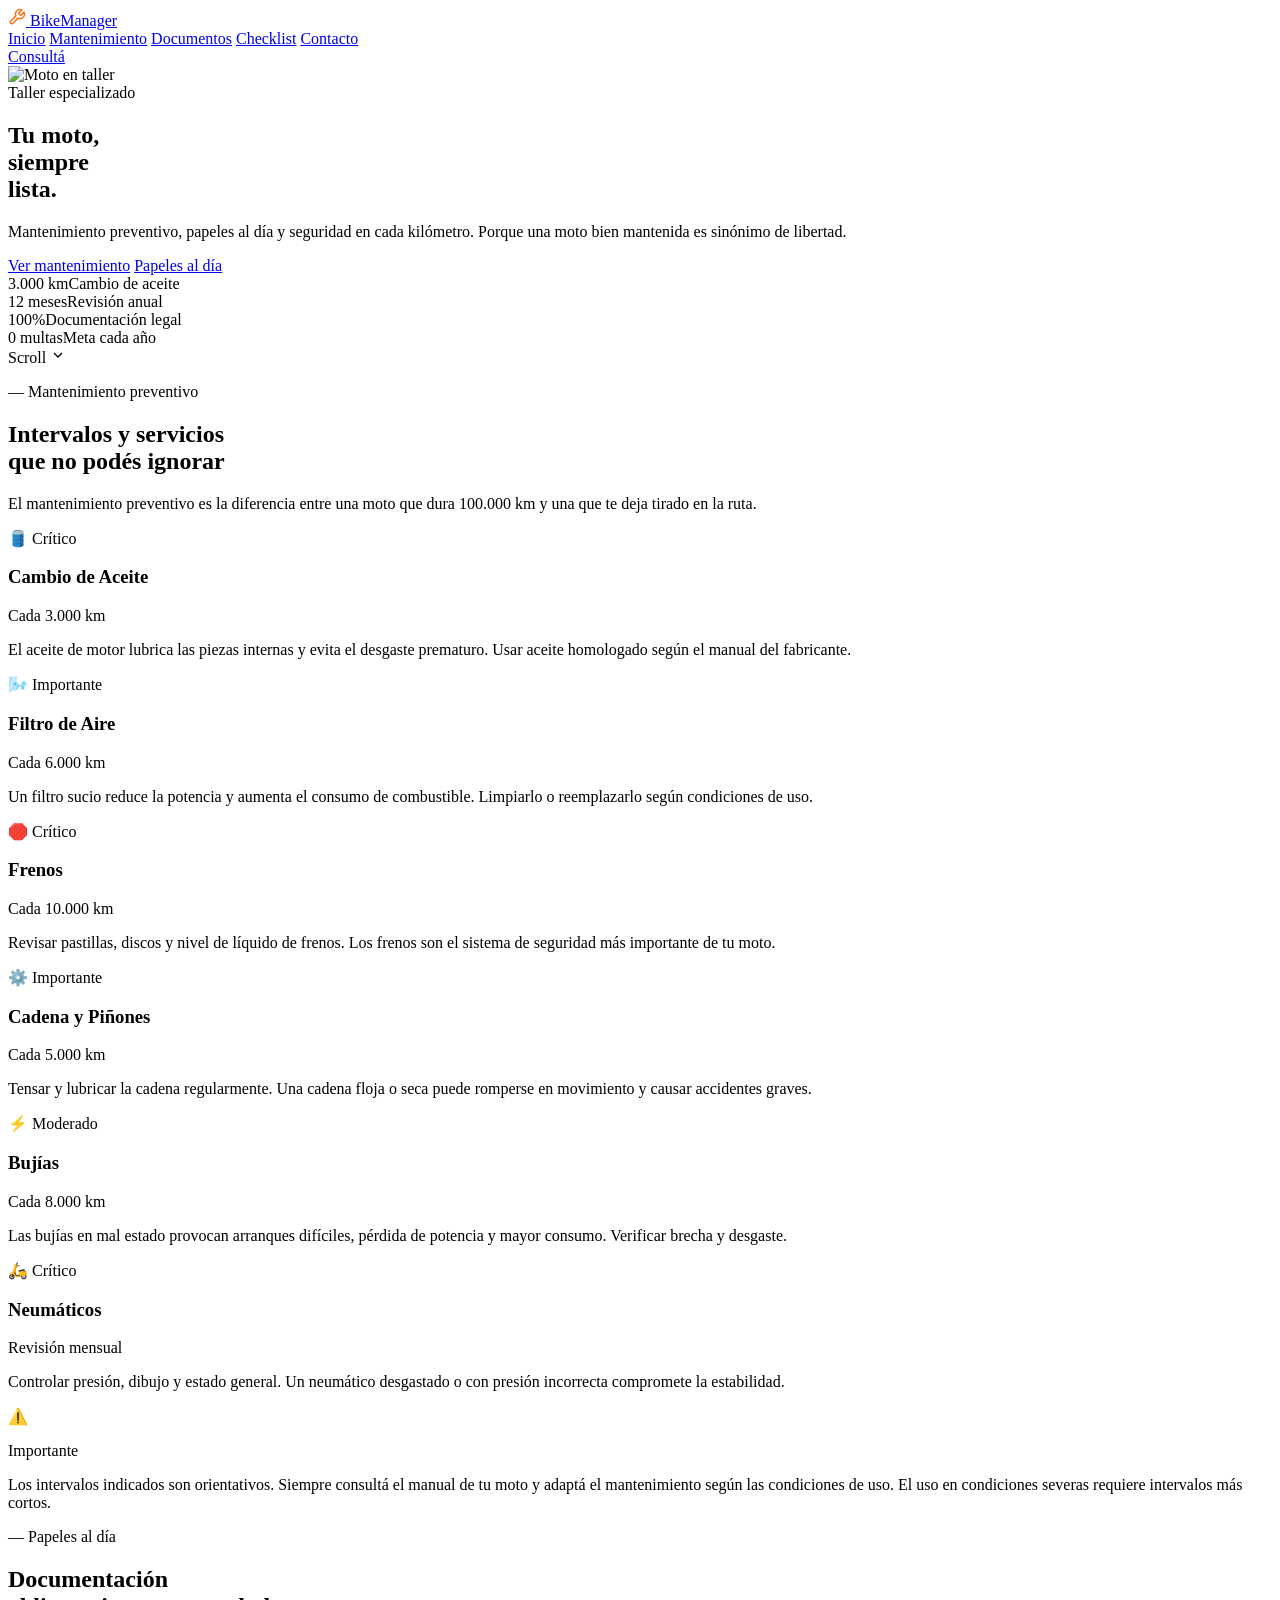
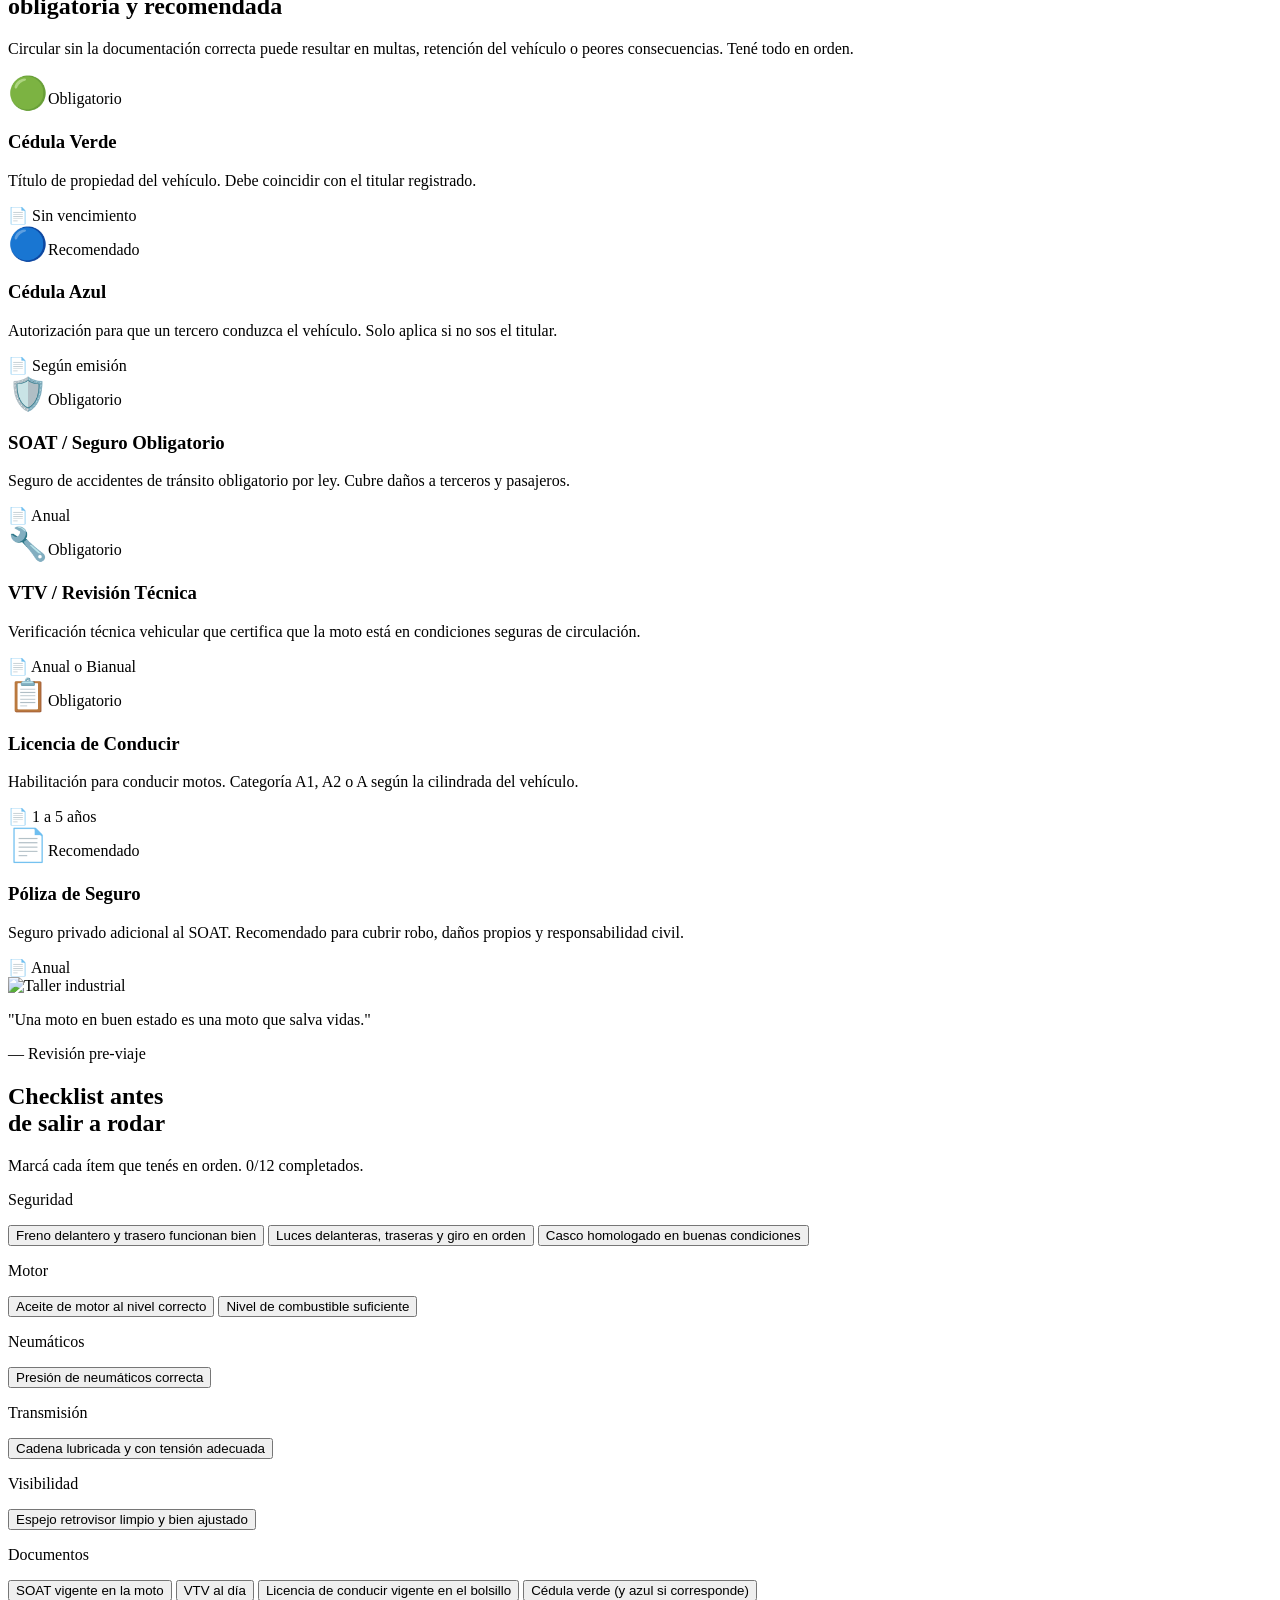
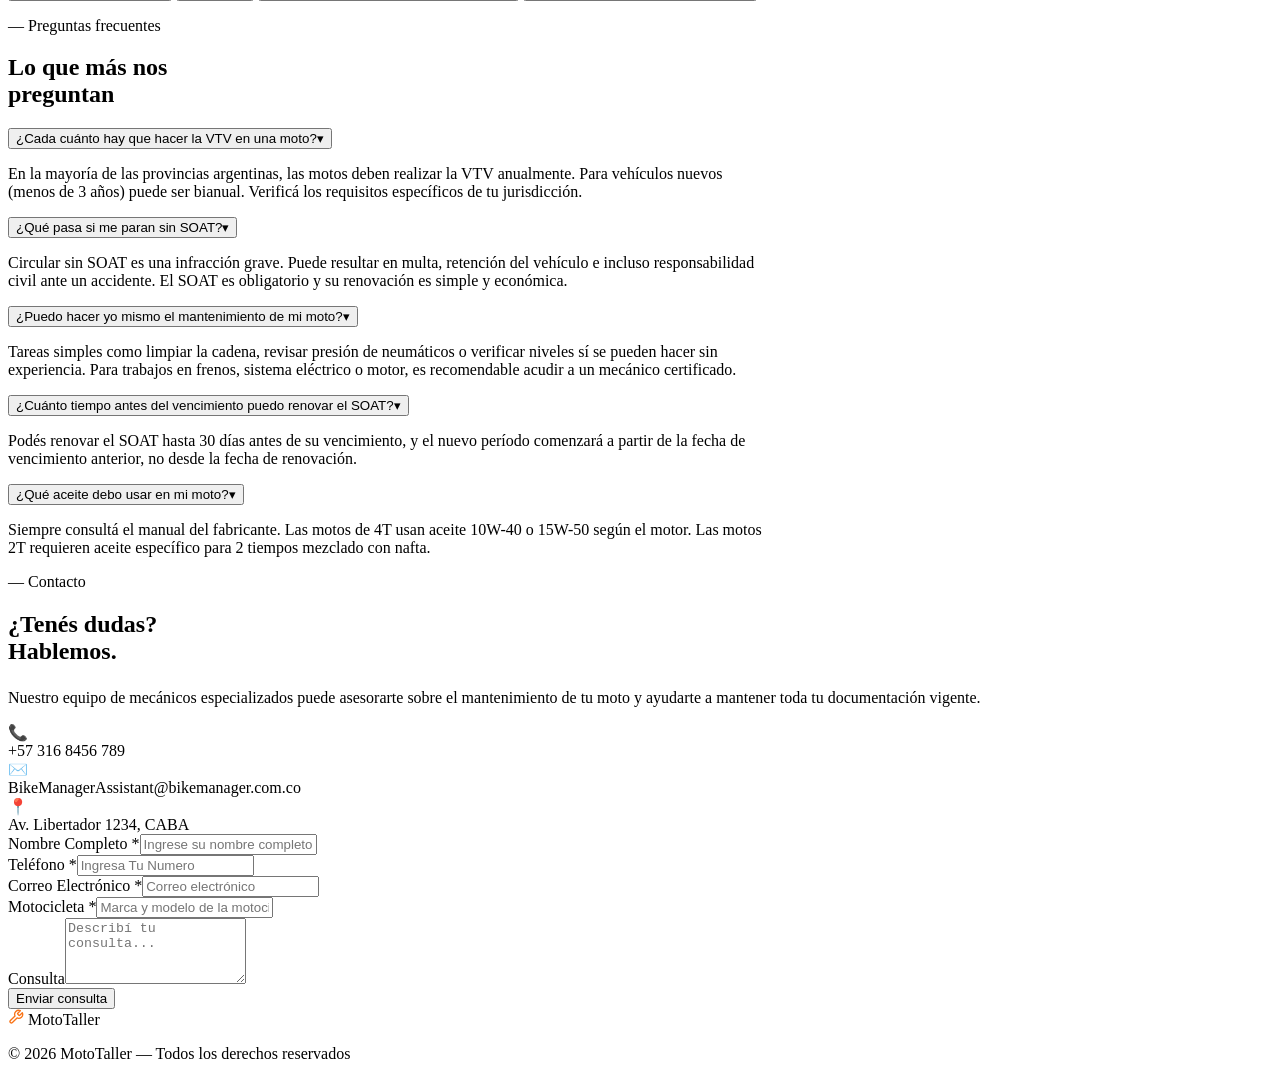
==== index.html @ 2f2ab639 "Add initial HTML structure for BikeManager" ====
<!DOCTYPE html>
<html lang="es">
<head>
  <meta charset="UTF-8" />
  <meta name="viewport" content="width=device-width, initial-scale=1.0" />
  <title>BikeManager — Mantenimiento y Papeles al Día</title>
  <link rel="preconnect" href="https://fonts.googleapis.com" />
  <link rel="preconnect" href="https://fonts.gstatic.com" crossorigin />
  <link href="https://fonts.googleapis.com/css2?family=Roboto+Slab:wght@400;700;900&family=Roboto:wght@400;500;700&family=Roboto+Mono:wght@400;500&display=swap" rel="stylesheet" />

  <link rel="stylesheet" href="styles.css" />
</head>
<body>

<nav>
  <div class="nav-inner">
    <a href="#inicio" class="nav-brand">
      <svg width="18" height="18" viewBox="0 0 24 24" fill="none" stroke="#f97316" stroke-width="2" stroke-linecap="round" stroke-linejoin="round"><path d="M14.7 6.3a1 1 0 0 0 0 1.4l1.6 1.6a1 1 0 0 0 1.4 0l3.77-3.77a6 6 0 0 1-7.94 7.94l-6.91 6.91a2.12 2.12 0 0 1-3-3l6.91-6.91a6 6 0 0 1 7.94-7.94l-3.76 3.76z"/></svg>
      BikeManager
    </a>
    <div class="nav-links">
      <a href="#inicio">Inicio</a>
      <a href="#mantenimiento">Mantenimiento</a>
      <a href="#documentos">Documentos</a>
      <a href="#checklist">Checklist</a>
      <a href="#contacto">Contacto</a>
    </div>
    <a href="#contacto" class="btn-nav">Consultá</a>
  </div>
</nav>

<section id="inicio">
  <div class="hero-img"><img src="https://images.unsplash.com/photo-1656420731611-ffae337fab6a?w=1400&h=900&fit=crop&auto=format" alt="Moto en taller" /></div>
  <div class="hero-bar"></div>
  <div class="container hero-content" style="width:100%">
    <div class="hero-grid">
      <div>
        <span class="label hero-badge">Taller especializado</span>
        <h1 class="hero-title">Tu moto,<br><span class="orange">siempre</span><br>lista.</h1>
        <p class="hero-sub">Mantenimiento preventivo, papeles al día y seguridad en cada kilómetro. Porque una moto bien mantenida es sinónimo de libertad.</p>
        <div class="hero-btns">
          <a href="#mantenimiento" class="btn-primary">Ver mantenimiento</a>
          <a href="#documentos" class="btn-outline">Papeles al día</a>
        </div>
      </div>
      <div class="stats-grid">
        <div class="stat-box"><span class="stat-val">3.000 km</span><span class="stat-lbl">Cambio de aceite</span></div>
        <div class="stat-box"><span class="stat-val">12 meses</span><span class="stat-lbl">Revisión anual</span></div>
        <div class="stat-box"><span class="stat-val">100%</span><span class="stat-lbl">Documentación legal</span></div>
        <div class="stat-box"><span class="stat-val">0 multas</span><span class="stat-lbl">Meta cada año</span></div>
      </div>
    </div>
  </div>
  <div class="scroll-hint">
    <span>Scroll</span>
    <svg width="16" height="16" viewBox="0 0 24 24" fill="none" stroke="currentColor" stroke-width="2"><polyline points="6 9 12 15 18 9"/></svg>
  </div>
</section>

<section id="mantenimiento" class="section section-alt">
  <div class="container">
    <div class="section-header">
      <p class="label" style="margin-bottom:12px">— Mantenimiento preventivo</p>
      <h2 class="section-title">Intervalos y servicios<br><span class="orange">que no podés ignorar</span></h2>
      <p class="section-sub">El mantenimiento preventivo es la diferencia entre una moto que dura 100.000 km y una que te deja tirado en la ruta.</p>
    </div>
    <div class="cards-grid">
      <div class="card"><div class="card-top"><span class="card-icon">🛢️ <span class="tag tag-critico">Crítico</span></div><h3 class="card-title">Cambio de Aceite</h3><span class="card-interval">Cada 3.000 km</span><p class="card-desc">El aceite de motor lubrica las piezas internas y evita el desgaste prematuro. Usar aceite homologado según el manual del fabricante.</p><div class="card-divider"></div></div>
      <div class="card"><div class="card-top"><span class="card-icon">🌬️ <span class="tag tag-importante">Importante</span></div><h3 class="card-title">Filtro de Aire</h3><span class="card-interval">Cada 6.000 km</span><p class="card-desc">Un filtro sucio reduce la potencia y aumenta el consumo de combustible. Limpiarlo o reemplazarlo según condiciones de uso.</p><div class="card-divider"></div></div>
      <div class="card"><div class="card-top"><span class="card-icon">🛑 </span><span class="tag tag-critico">Crítico</span></div><h3 class="card-title">Frenos</h3><span class="card-interval">Cada 10.000 km</span><p class="card-desc">Revisar pastillas, discos y nivel de líquido de frenos. Los frenos son el sistema de seguridad más importante de tu moto.</p><div class="card-divider"></div></div>
      <div class="card"><div class="card-top"><span class="card-icon">⚙️ </span><span class="tag tag-importante">Importante</span></div><h3 class="card-title">Cadena y Piñones</h3><span class="card-interval">Cada 5.000 km</span><p class="card-desc">Tensar y lubricar la cadena regularmente. Una cadena floja o seca puede romperse en movimiento y causar accidentes graves.</p><div class="card-divider"></div></div>
      <div class="card"><div class="card-top"><span class="card-icon">⚡ </span><span class="tag tag-moderado">Moderado</span></div><h3 class="card-title">Bujías</h3><span class="card-interval">Cada 8.000 km</span><p class="card-desc">Las bujías en mal estado provocan arranques difíciles, pérdida de potencia y mayor consumo. Verificar brecha y desgaste.</p><div class="card-divider"></div></div>
      <div class="card"><div class="card-top"><span class="card-icon">🛵 </span><span class="tag tag-critico">Crítico</span></div><h3 class="card-title">Neumáticos</h3><span class="card-interval">Revisión mensual</span><p class="card-desc">Controlar presión, dibujo y estado general. Un neumático desgastado o con presión incorrecta compromete la estabilidad.</p><div class="card-divider"></div></div>
    </div>
    <div class="alert"><span class="alert-icon">⚠️</span><div><p class="alert-title">Importante</p><p class="alert-text">Los intervalos indicados son orientativos. Siempre consultá el manual de tu moto y adaptá el mantenimiento según las condiciones de uso. El uso en condiciones severas requiere intervalos más cortos.</p></div></div>
  </div>
</section>

<section id="documentos" class="section">
  <div class="container">
    <div class="section-header">
      <p class="label" style="margin-bottom:12px">— Papeles al día</p>
      <h2 class="section-title">Documentación<br><span class="orange">obligatoria y recomendada</span></h2>
      <p class="section-sub">Circular sin la documentación correcta puede resultar en multas, retención del vehículo o peores consecuencias. Tené todo en orden.</p>
    </div>
    <div class="cards-grid">
      <div class="card"><div class="card-top"><span style="font-size:2rem">🟢</span><span class="tag tag-oblig">Obligatorio</span></div><h3 class="card-title">Cédula Verde</h3><p class="card-desc">Título de propiedad del vehículo. Debe coincidir con el titular registrado.</p><div class="card-validity">📄 Sin vencimiento</div></div>
      <div class="card"><div class="card-top"><span style="font-size:2rem">🔵</span><span class="tag tag-recom">Recomendado</span></div><h3 class="card-title">Cédula Azul</h3><p class="card-desc">Autorización para que un tercero conduzca el vehículo. Solo aplica si no sos el titular.</p><div class="card-validity">📄 Según emisión</div></div>
      <div class="card"><div class="card-top"><span style="font-size:2rem">🛡️</span><span class="tag tag-oblig">Obligatorio</span></div><h3 class="card-title">SOAT / Seguro Obligatorio</h3><p class="card-desc">Seguro de accidentes de tránsito obligatorio por ley. Cubre daños a terceros y pasajeros.</p><div class="card-validity">📄 Anual</div></div>
      <div class="card"><div class="card-top"><span style="font-size:2rem">🔧</span><span class="tag tag-oblig">Obligatorio</span></div><h3 class="card-title">VTV / Revisión Técnica</h3><p class="card-desc">Verificación técnica vehicular que certifica que la moto está en condiciones seguras de circulación.</p><div class="card-validity">📄 Anual o Bianual</div></div>
      <div class="card"><div class="card-top"><span style="font-size:2rem">📋</span><span class="tag tag-oblig">Obligatorio</span></div><h3 class="card-title">Licencia de Conducir</h3><p class="card-desc">Habilitación para conducir motos. Categoría A1, A2 o A según la cilindrada del vehículo.</p><div class="card-validity">📄 1 a 5 años</div></div>
      <div class="card"><div class="card-top"><span style="font-size:2rem">📄</span><span class="tag tag-recom">Recomendado</span></div><h3 class="card-title">Póliza de Seguro</h3><p class="card-desc">Seguro privado adicional al SOAT. Recomendado para cubrir robo, daños propios y responsabilidad civil.</p><div class="card-validity">📄 Anual</div></div>
    </div>
  </div>
</section>

<div class="img-break">
  <img src="https://images.unsplash.com/photo-1572283046480-e990be92d301?w=1400&h=400&fit=crop&auto=format" alt="Taller industrial" />
  <div class="img-break-overlay">
    <p class="img-break-quote">"Una moto en buen estado es una moto que <span class="orange">salva vidas</span>."</p>
  </div>
</div>

<section id="checklist" class="section section-alt">
  <div class="container" style="max-width:820px">
    <div class="section-header">
      <p class="label" style="margin-bottom:12px">— Revisión pre-viaje</p>
      <h2 class="section-title">Checklist antes<br><span class="orange">de salir a rodar</span></h2>
      <p class="section-sub">Marcá cada ítem que tenés en orden. <span id="check-count" class="orange mono">0/12</span> completados.</p>
      <div class="progress-bar"><div class="progress-fill" id="progress-fill" style="width:0%"></div></div>
    </div>
    <p class="check-category">Seguridad</p>
    <div class="check-items">
      <button class="check-btn" onclick="toggleCheck(this)"><div class="check-box"></div><span class="check-text">Freno delantero y trasero funcionan bien</span></button>
      <button class="check-btn" onclick="toggleCheck(this)"><div class="check-box"></div><span class="check-text">Luces delanteras, traseras y giro en orden</span></button>
      <button class="check-btn" onclick="toggleCheck(this)"><div class="check-box"></div><span class="check-text">Casco homologado en buenas condiciones</span></button>
    </div>
    <p class="check-category">Motor</p>
    <div class="check-items">
      <button class="check-btn" onclick="toggleCheck(this)"><div class="check-box"></div><span class="check-text">Aceite de motor al nivel correcto</span></button>
      <button class="check-btn" onclick="toggleCheck(this)"><div class="check-box"></div><span class="check-text">Nivel de combustible suficiente</span></button>
    </div>
    <p class="check-category">Neumáticos</p>
    <div class="check-items">
      <button class="check-btn" onclick="toggleCheck(this)"><div class="check-box"></div><span class="check-text">Presión de neumáticos correcta</span></button>
    </div>
    <p class="check-category">Transmisión</p>
    <div class="check-items">
      <button class="check-btn" onclick="toggleCheck(this)"><div class="check-box"></div><span class="check-text">Cadena lubricada y con tensión adecuada</span></button>
    </div>
    <p class="check-category">Visibilidad</p>
    <div class="check-items">
      <button class="check-btn" onclick="toggleCheck(this)"><div class="check-box"></div><span class="check-text">Espejo retrovisor limpio y bien ajustado</span></button>
    </div>
    <p class="check-category">Documentos</p>
    <div class="check-items">
      <button class="check-btn" onclick="toggleCheck(this)"><div class="check-box"></div><span class="check-text">SOAT vigente en la moto</span></button>
      <button class="check-btn" onclick="toggleCheck(this)"><div class="check-box"></div><span class="check-text">VTV al día</span></button>
      <button class="check-btn" onclick="toggleCheck(this)"><div class="check-box"></div><span class="check-text">Licencia de conducir vigente en el bolsillo</span></button>
      <button class="check-btn" onclick="toggleCheck(this)"><div class="check-box"></div><span class="check-text">Cédula verde (y azul si corresponde)</span></button>
    </div>
    <div class="check-success" id="check-success" style="display:none">
      <span class="check-success-icon">✅</span>
      <div><p class="check-success-title">¡Todo en orden!</p><p class="check-success-sub">Tu moto está lista. Salí a rodar con confianza.</p></div>
    </div>
  </div>
</section>

<section class="section">
  <div class="container" style="max-width:760px">
    <div class="section-header">
      <p class="label" style="margin-bottom:12px">— Preguntas frecuentes</p>
      <h2 class="section-title">Lo que más nos<br><span class="orange">preguntan</span></h2>
    </div>
    <div class="faq-item"><button class="faq-btn" onclick="toggleFaq(this)"><span class="faq-q">¿Cada cuánto hay que hacer la VTV en una moto?</span><span class="faq-arrow">▾</span></button><p class="faq-a">En la mayoría de las provincias argentinas, las motos deben realizar la VTV anualmente. Para vehículos nuevos (menos de 3 años) puede ser bianual. Verificá los requisitos específicos de tu jurisdicción.</p></div>
    <div class="faq-item"><button class="faq-btn" onclick="toggleFaq(this)"><span class="faq-q">¿Qué pasa si me paran sin SOAT?</span><span class="faq-arrow">▾</span></button><p class="faq-a">Circular sin SOAT es una infracción grave. Puede resultar en multa, retención del vehículo e incluso responsabilidad civil ante un accidente. El SOAT es obligatorio y su renovación es simple y económica.</p></div>
    <div class="faq-item"><button class="faq-btn" onclick="toggleFaq(this)"><span class="faq-q">¿Puedo hacer yo mismo el mantenimiento de mi moto?</span><span class="faq-arrow">▾</span></button><p class="faq-a">Tareas simples como limpiar la cadena, revisar presión de neumáticos o verificar niveles sí se pueden hacer sin experiencia. Para trabajos en frenos, sistema eléctrico o motor, es recomendable acudir a un mecánico certificado.</p></div>
    <div class="faq-item"><button class="faq-btn" onclick="toggleFaq(this)"><span class="faq-q">¿Cuánto tiempo antes del vencimiento puedo renovar el SOAT?</span><span class="faq-arrow">▾</span></button><p class="faq-a">Podés renovar el SOAT hasta 30 días antes de su vencimiento, y el nuevo período comenzará a partir de la fecha de vencimiento anterior, no desde la fecha de renovación.</p></div>
    <div class="faq-item"><button class="faq-btn" onclick="toggleFaq(this)"><span class="faq-q">¿Qué aceite debo usar en mi moto?</span><span class="faq-arrow">▾</span></button><p class="faq-a">Siempre consultá el manual del fabricante. Las motos de 4T usan aceite 10W-40 o 15W-50 según el motor. Las motos 2T requieren aceite específico para 2 tiempos mezclado con nafta.</p></div>
  </div>
</section>

<section id="contacto" class="section">
  <div class="container">
    <div class="contact-grid">
      <div>
        <p class="label" style="margin-bottom:12px">— Contacto</p>
        <h2 class="section-title" style="margin-bottom:24px">¿Tenés dudas?<br><span class="orange">Hablemos.</span></h2>
        <p class="contact-sub">Nuestro equipo de mecánicos especializados puede asesorarte sobre el mantenimiento de tu moto y ayudarte a mantener toda tu documentación vigente.</p>
        <div class="contact-info-item"><div class="contact-info-icon">📞</div><span class="contact-info-text">+57 316 8456 789</span></div>
        <div class="contact-info-item"><div class="contact-info-icon">✉️</div><span class="contact-info-text">BikeManagerAssistant@bikemanager.com.co</span></div>
        <div class="contact-info-item"><div class="contact-info-icon">📍</div><span class="contact-info-text">Av. Libertador 1234, CABA</span></div>
      </div>
      <form class="form" onsubmit="return false">
        <div class="form-row">
          <div class="form-field"><label class="form-label">Nombre Completo *</label><input type="text" class="form-input" placeholder="Ingrese su nombre completo" minlength="3" maxlength="50" required></div>
          <div class="form-field"><label class="form-label">Teléfono *</label><input type="tel" class="form-input" placeholder="Ingresa Tu Numero" minlength="10" maxlength="14" required/></div>
        </div>
        <div class="form-field"><label class="form-label">Correo Electrónico *</label><input type="email" class="form-input" placeholder="Correo electrónico" required></div>
        <div class="form-field"><label class="form-label">Motocicleta *</label><input type="text" class="form-input" placeholder="Marca y modelo de la motocicleta" required></div>
        <div class="form-field"><label class="form-label">Consulta</label><textarea class="form-textarea" rows="4" placeholder="Describí tu consulta..."></textarea></div>
        <button type="submit" class="btn-submit">Enviar consulta</button>
      </form>
    </div>
  </div>
</section>

<footer>
  <div class="container">
    <div class="footer-inner">
      <div class="footer-brand">
        <svg width="16" height="16" viewBox="0 0 24 24" fill="none" stroke="#f97316" stroke-width="2" stroke-linecap="round" stroke-linejoin="round"><path d="M14.7 6.3a1 1 0 0 0 0 1.4l1.6 1.6a1 1 0 0 0 1.4 0l3.77-3.77a6 6 0 0 1-7.94 7.94l-6.91 6.91a2.12 2.12 0 0 1-3-3l6.91-6.91a6 6 0 0 1 7.94-7.94l-3.76 3.76z"/></svg>
        MotoTaller
      </div>
      <p class="footer-copy">© 2026 MotoTaller — Todos los derechos reservados</p>
    </div>
  </div>
</footer>

<script>
  const TOTAL = 12;
  function updateProgress() {
    const done = document.querySelectorAll('.check-box.done').length;
    document.getElementById('check-count').textContent = done + '/' + TOTAL;
    document.getElementById('progress-fill').style.width = (done / TOTAL * 100) + '%';
    document.getElementById('check-success').style.display = done === TOTAL ? 'flex' : 'none';
  }
  function toggleCheck(btn) {
    const box = btn.querySelector('.check-box');
    const txt = btn.querySelector('.check-text');
    const done = box.classList.toggle('done');
    txt.classList.toggle('done', done);
    box.innerHTML = done ? '<span class="check-tick">✓</span>' : '';
    updateProgress();
  }
  function toggleFaq(btn) {
    const arrow = btn.querySelector('.faq-arrow');
    const answer = btn.nextElementSibling;
    const isOpen = answer.classList.toggle('open');
    arrow.classList.toggle('open', isOpen);
  }
</script>
</body>
</html>
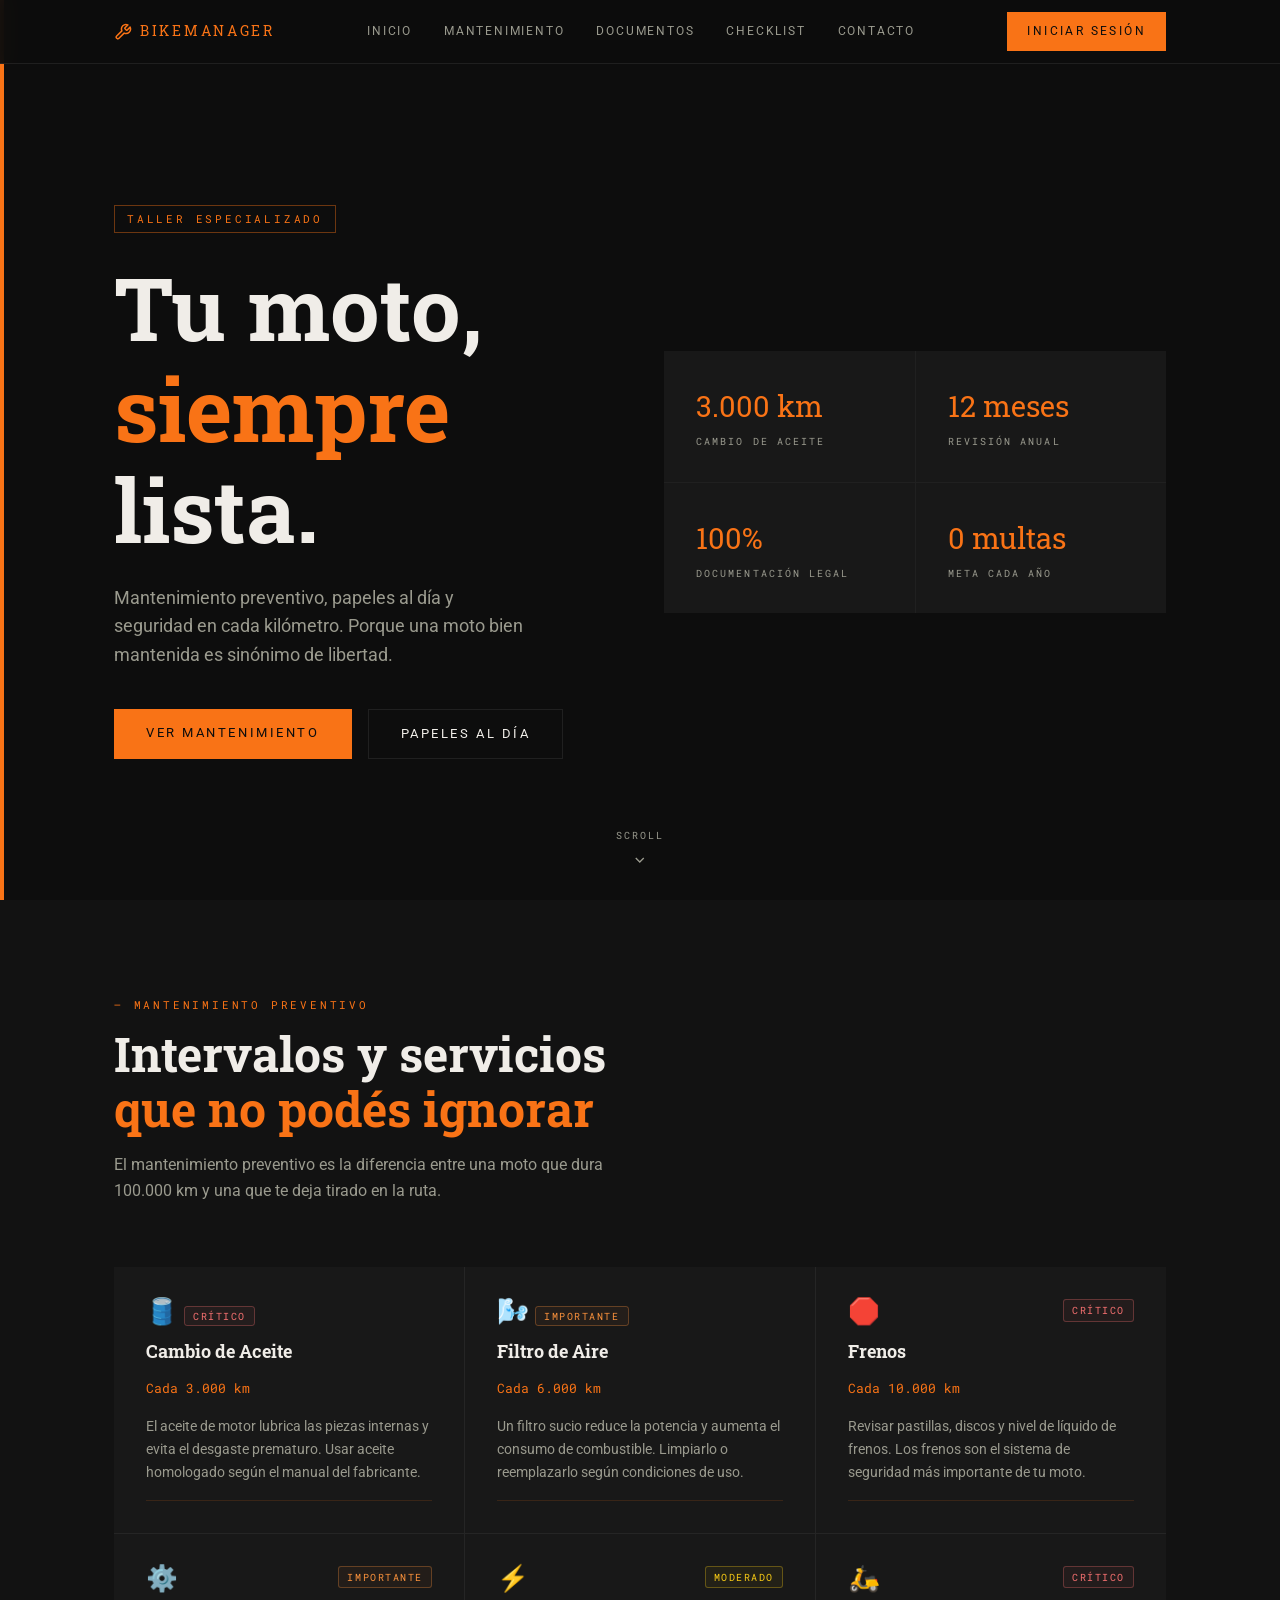
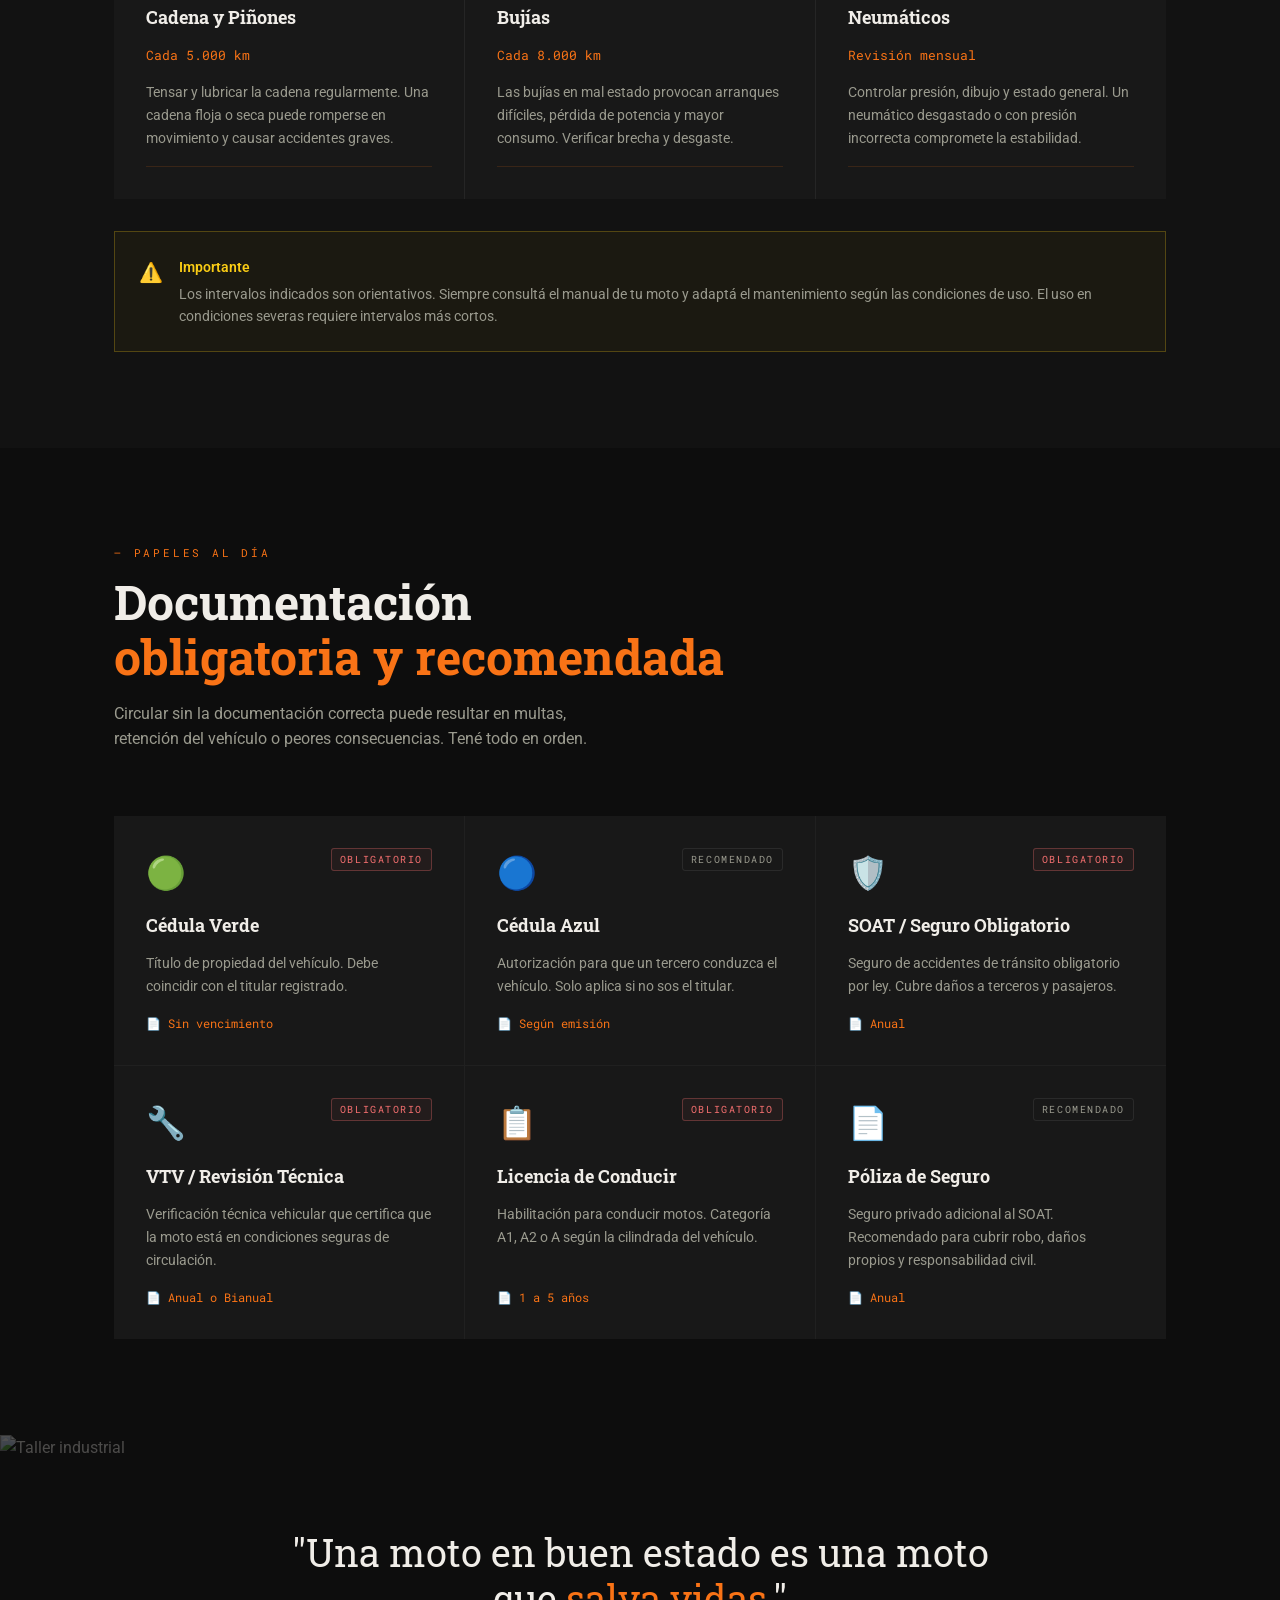
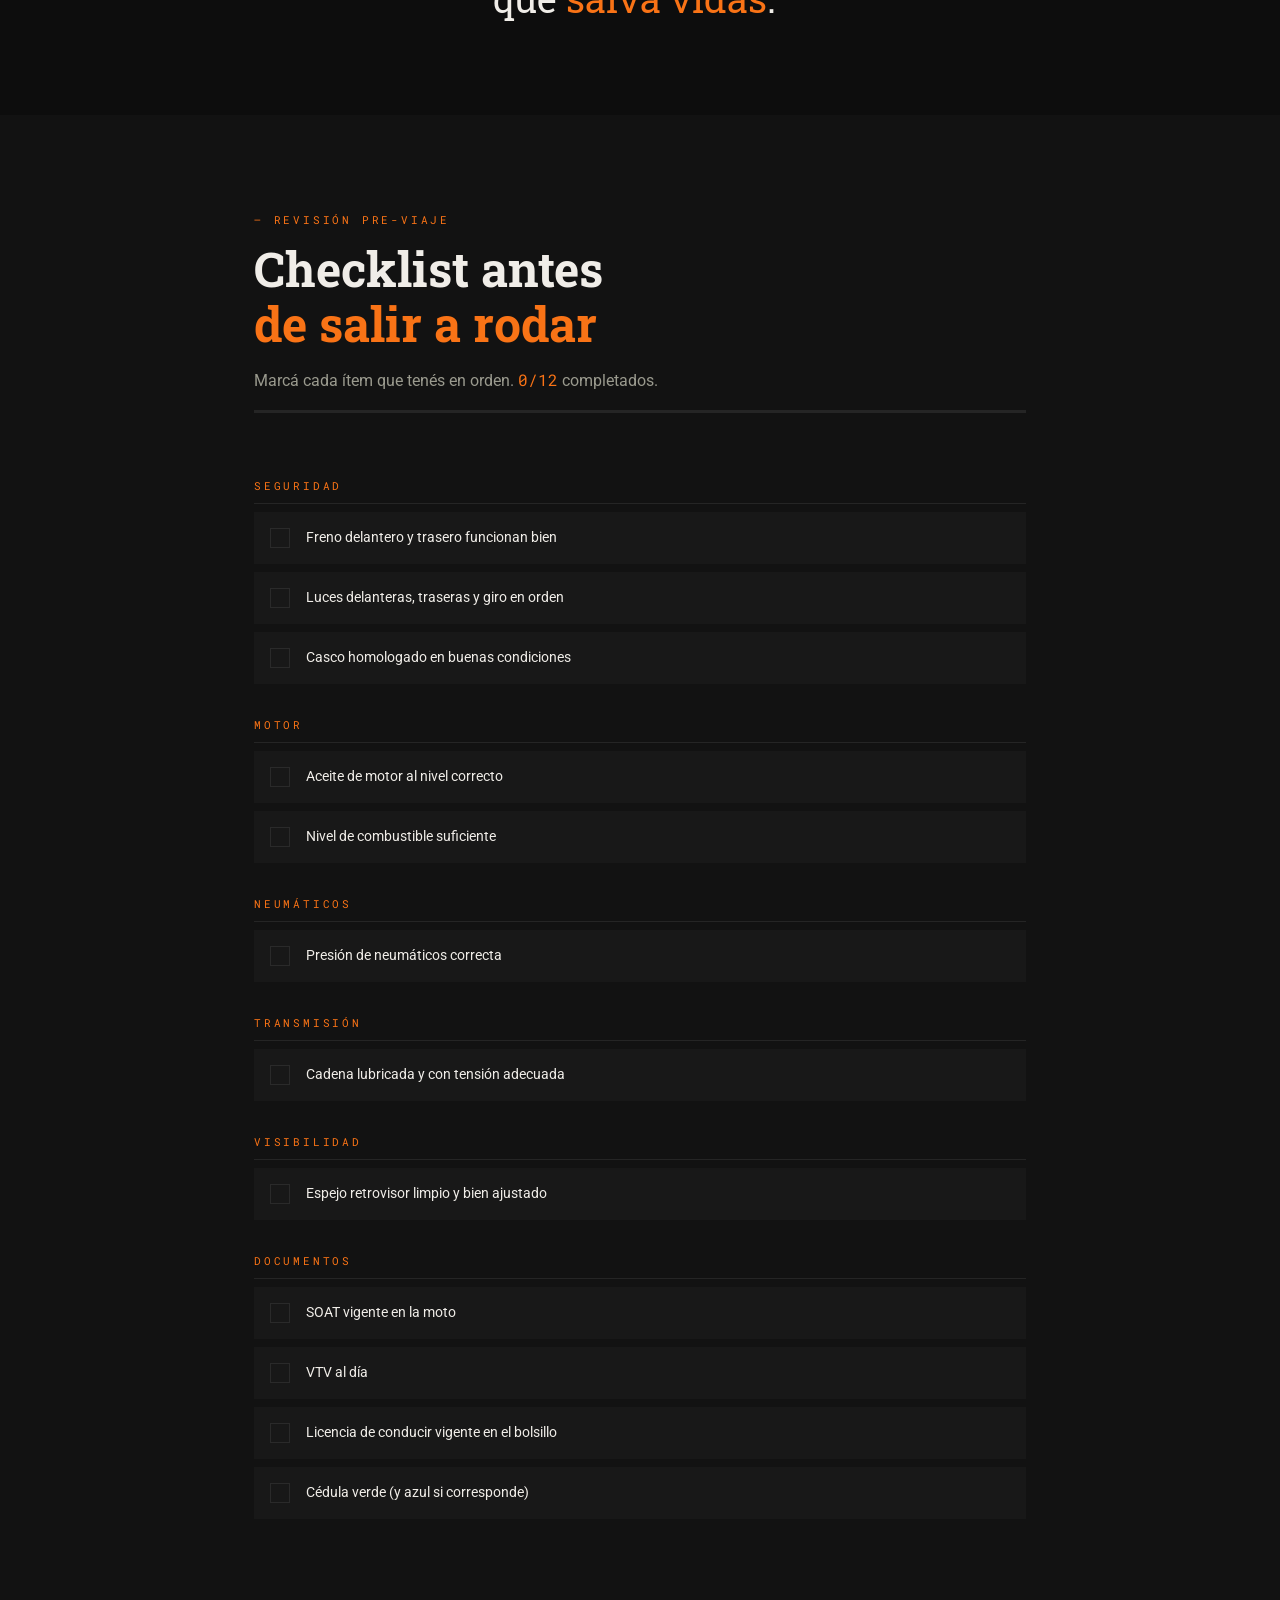
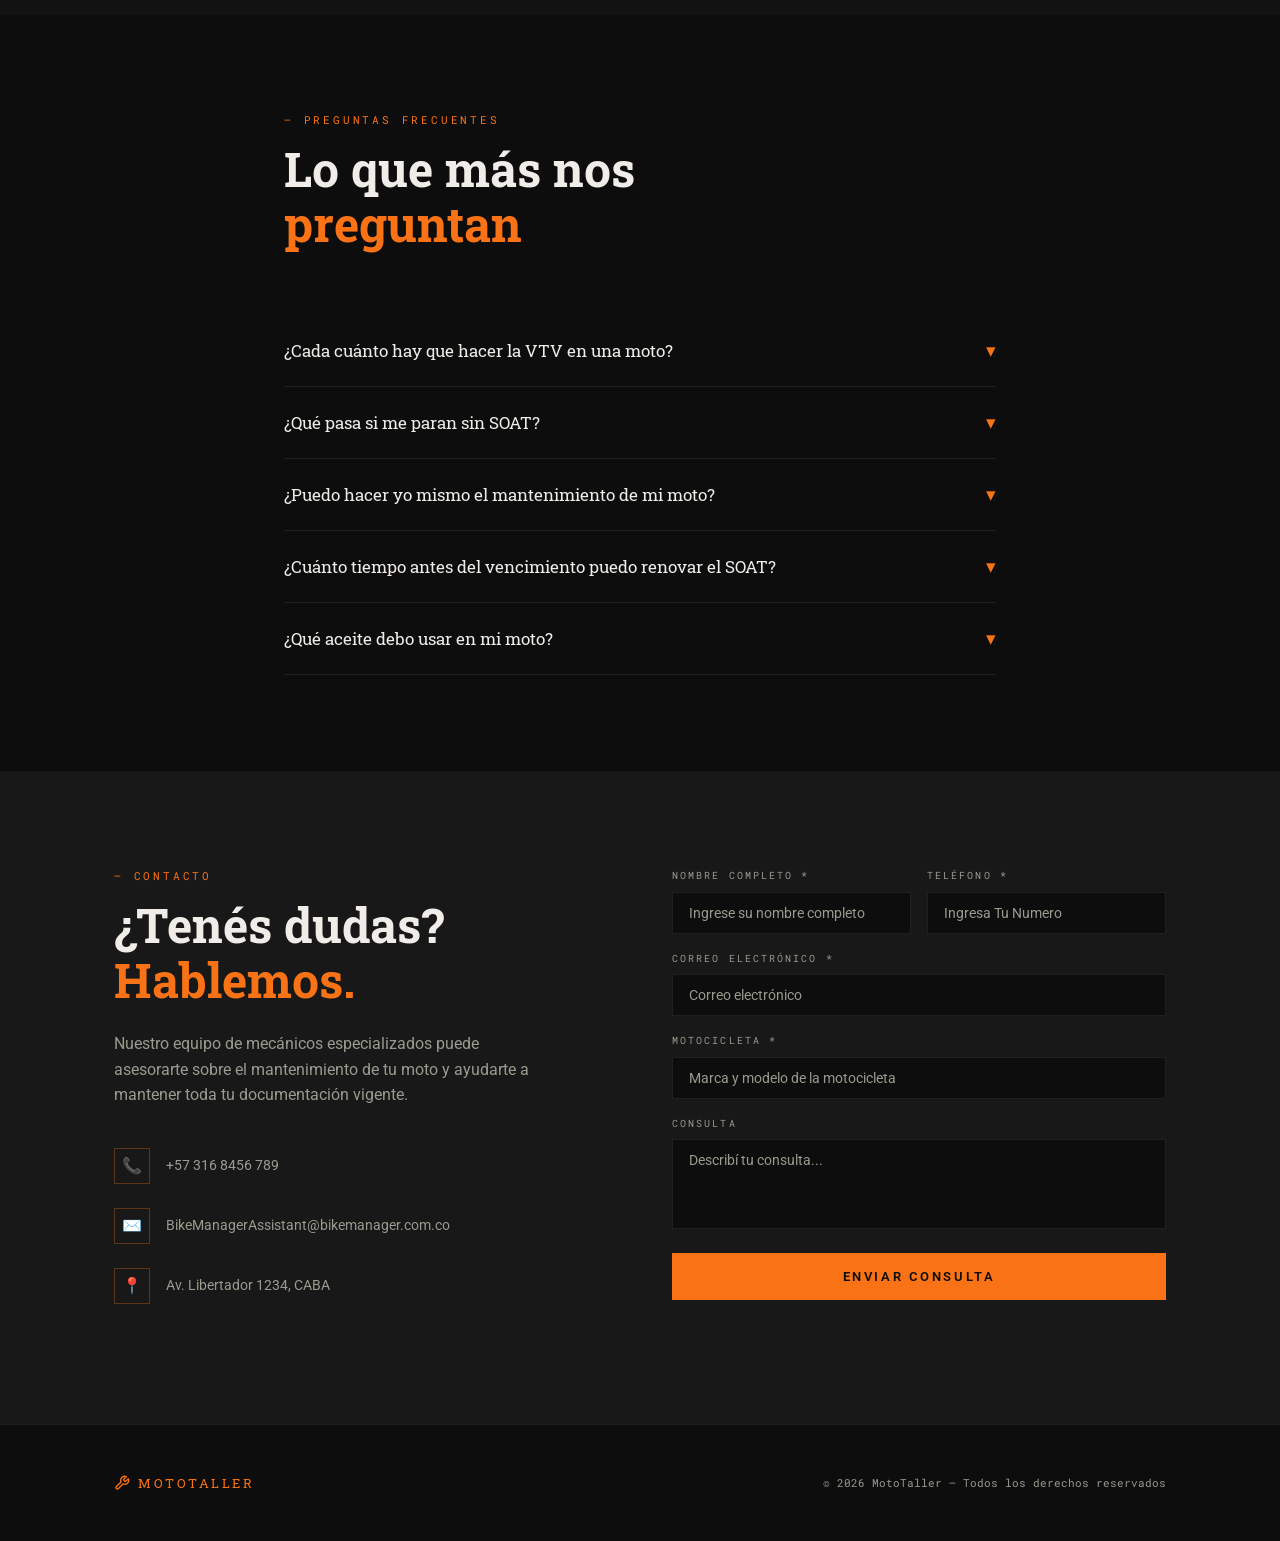
==== commit ee9ff850: "feat: add authentication and dashboard pages" ====
--- a/index.html
+++ b/index.html
@@ -25,7 +25,7 @@
       <a href="#checklist">Checklist</a>
       <a href="#contacto">Contacto</a>
     </div>
-    <a href="#contacto" class="btn-nav">Consultá</a>
+    <a href="auth.html" class="btn-nav">Iniciar Sesión</a>
   </div>
 </nav>
 
--- a/styles.css
+++ b/styles.css
@@ -0,0 +1,808 @@
+*, *::before, *::after { 
+  box-sizing: border-box; 
+  margin: 0; 
+  padding: 0; 
+}
+
+:root {
+  --bg: #0d0d0d; 
+  --bg2: #181818; 
+  --bg3: #222222;
+  --text: #f0ede8; 
+  --muted: #9a9a8e; 
+  --border: rgba(255,255,255,0.08);
+  --orange: #f97316; 
+  --radius: 3px;
+}
+
+html { 
+  scroll-behavior: smooth; 
+}
+
+body { 
+  background: var(--bg); 
+  color: var(--text); 
+  font-family: 'Roboto', sans-serif; 
+  font-size: 16px; 
+  line-height: 1.6; 
+}
+
+h1, h2, h3 { 
+  font-family: 'Roboto Slab', serif; 
+  line-height: 1.15; 
+  font-weight: 700; 
+}
+
+a { 
+  color: inherit; 
+  text-decoration: none; 
+}
+
+img { 
+  display: block; 
+  width: 100%; 
+}
+
+button { 
+  cursor: pointer; 
+  font-family: inherit; 
+}
+
+.mono { 
+  font-family: 'Roboto Mono', monospace; 
+}
+
+.orange { 
+  color: var(--orange); 
+}
+
+.label { 
+  font-family: 'Roboto Mono', monospace; 
+  font-size: .7rem; 
+  letter-spacing: .25em; 
+  text-transform: uppercase; 
+  color: var(--orange); 
+}
+
+.tag { 
+  font-family: 'Roboto Mono', monospace; 
+  font-size: .65rem; 
+  letter-spacing: .15em; 
+  text-transform: uppercase; 
+  padding: 2px 8px; 
+  border: 1px solid; 
+  border-radius: var(--radius); 
+}
+
+.tag-critico { 
+  color: #f87171; 
+  border-color: rgba(248,113,113,.3); 
+  background: rgba(248,113,113,.05); 
+}
+
+.tag-importante { 
+  color: #fb923c; 
+  border-color: rgba(251,146,60,.3);  
+  background: rgba(251,146,60,.05); 
+}
+
+.tag-moderado { 
+  color: #facc15; 
+  border-color: rgba(250,204,21,.3);  
+  background: rgba(250,204,21,.05); 
+}
+
+.tag-oblig { 
+  color: #f87171; 
+  border-color: rgba(248,113,113,.3); 
+  background: rgba(248,113,113,.05); 
+}
+
+.tag-recom { 
+  color: var(--muted); 
+  border-color: var(--border); 
+}
+
+.container { 
+  max-width: 1100px; 
+  margin: 0 auto; 
+  padding: 0 24px; 
+}
+
+.section { 
+  padding: 96px 0; 
+}
+
+.section-alt { 
+  background: rgba(255,255,255,.02); 
+}
+
+nav { 
+  position: fixed; 
+  top:0; 
+  left:0; 
+  right:0; 
+  z-index:100; 
+  background: rgba(13,13,13,.95); 
+  backdrop-filter: blur(8px); 
+  border-bottom: 1px solid var(--border); 
+  height: 64px; 
+}
+
+.nav-inner { 
+  max-width: 1100px; 
+  margin: 0 auto; 
+  padding: 0 24px; 
+  display: flex; 
+  align-items: center; 
+  justify-content: space-between; 
+  height: 100%; 
+}
+
+.nav-brand { 
+  display: flex; 
+  align-items: center; 
+  gap: 8px; 
+  font-family: 'Roboto Slab', serif; 
+  font-size: .85rem; 
+  letter-spacing: .2em; 
+  text-transform: uppercase; 
+  color: var(--orange); 
+}
+
+.nav-links { 
+  display: flex; 
+  align-items: center; 
+  gap: 32px; 
+}
+
+.nav-links a { 
+  font-size: .75rem; 
+  letter-spacing: .15em; 
+  text-transform: uppercase; 
+  color: var(--muted); 
+  transition: color .2s; 
+}
+
+.nav-links a:hover { 
+  color: var(--text); 
+}
+
+.btn-nav { 
+  background: var(--orange); 
+  color: #0d0d0d; 
+  font-size: .75rem; 
+  letter-spacing: .2em; 
+  text-transform: uppercase; 
+  padding: 10px 20px; 
+  border: none; 
+  transition: opacity .2s; 
+}
+
+.btn-nav:hover { 
+  opacity: .85; 
+}
+
+#inicio { 
+  position: relative; 
+  min-height: 100vh; 
+  display: flex; 
+  align-items: center; 
+  padding-top: 64px; 
+  overflow: hidden; 
+}
+
+.hero-img { 
+  position: absolute; 
+  inset: 0; 
+}
+
+.hero-img img { 
+  width:100%; 
+  height:100%; 
+  object-fit: cover; 
+}
+
+.hero-img::after { 
+  content:''; 
+  position: absolute; 
+  inset:0; 
+  background: linear-gradient(90deg,rgba(13,13,13,1) 0%,rgba(13,13,13,.75) 60%,rgba(13,13,13,.2) 100%); 
+}
+
+.hero-bar { 
+  position: absolute; 
+  left:0; 
+  top:0; 
+  bottom:0; 
+  width:4px; 
+  background: var(--orange); 
+}
+
+.hero-content { 
+  position: relative; 
+  z-index: 1; 
+}
+
+.hero-grid { 
+  display: grid; 
+  grid-template-columns: 1fr 1fr; 
+  gap: 48px; 
+  align-items: center; 
+}
+
+.hero-badge { 
+  display: inline-block; 
+  border: 1px solid rgba(249,115,22,.4); 
+  padding: 4px 12px; 
+  margin-bottom: 24px; 
+}
+
+.hero-title { 
+  font-size: clamp(3rem,7vw,5.5rem); 
+  margin-bottom: 24px; 
+}
+
+.hero-sub { 
+  color: var(--muted); 
+  font-size: 1.1rem; 
+  max-width: 420px; 
+  margin-bottom: 40px; 
+}
+
+.hero-btns { 
+  display: flex; 
+  flex-wrap: wrap; 
+  gap: 16px; 
+}
+
+.btn-primary { 
+  background: var(--orange); 
+  color: #0d0d0d; 
+  padding: 14px 32px; 
+  border: none; 
+  font-size: .8rem; 
+  letter-spacing: .2em; 
+  text-transform: uppercase; 
+  transition: opacity .2s; 
+  display: inline-block; 
+}
+
+.btn-primary:hover { 
+  opacity: .88; 
+}
+
+.btn-outline { 
+  border: 1px solid var(--border); 
+  color: var(--text); 
+  padding: 14px 32px; 
+  font-size: .8rem; 
+  letter-spacing: .2em; 
+  text-transform: uppercase; 
+  transition: border-color .2s, color .2s; 
+  display: inline-block; 
+}
+
+.btn-outline:hover { 
+  border-color: var(--orange); 
+  color: var(--orange); 
+}
+
+.stats-grid { 
+  display: grid; 
+  grid-template-columns: 1fr 1fr; 
+  gap: 1px; 
+  background: var(--border); 
+}
+
+.stat-box { 
+  background: var(--bg2); 
+  padding: 32px; 
+  display: flex; 
+  flex-direction: column; 
+  justify-content: flex-end; 
+  gap: 4px; 
+}
+
+.stat-val { 
+  font-family: 'Roboto Slab', serif; 
+  font-size: 1.8rem; 
+  color: var(--orange); 
+}
+
+.stat-lbl { 
+  font-family: 'Roboto Mono', monospace; 
+  font-size: .65rem; 
+  letter-spacing: .2em; 
+  text-transform: uppercase; 
+  color: var(--muted); 
+}
+
+.scroll-hint { 
+  position: absolute; 
+  bottom: 32px; 
+  left: 50%; 
+  transform: translateX(-50%); 
+  display: flex; 
+  flex-direction: column; 
+  align-items: center; 
+  gap: 8px; 
+  color: var(--muted); 
+  font-family: 'Roboto Mono', monospace; 
+  font-size: .65rem; 
+  letter-spacing: .2em; 
+  text-transform: uppercase; 
+  animation: bounce 2s infinite; 
+}
+
+@keyframes bounce { 
+  0%,100%{transform:translateX(-50%) translateY(0)} 
+  50%{transform:translateX(-50%) translateY(-8px)} 
+}
+
+.section-header { 
+  margin-bottom: 64px; 
+}
+
+.section-title { 
+  font-size: clamp(2rem,4vw,3rem); 
+  margin-bottom: 16px; 
+}
+
+.section-sub { 
+  color: var(--muted); 
+  max-width: 520px; 
+}
+
+.cards-grid { 
+  display: grid; 
+  grid-template-columns: repeat(3,1fr); 
+  gap: 1px; 
+  background: var(--border); 
+}
+
+.card { 
+  background: var(--bg2); 
+  padding: 32px; 
+  display: flex; 
+  flex-direction: column; 
+  gap: 16px; 
+  transition: background .2s; 
+}
+
+.card:hover { 
+  background: var(--bg3); 
+}
+
+.card-top { 
+  display: flex; 
+  align-items: flex-start; 
+  justify-content: space-between; 
+}
+
+.card-icon { 
+  color: var(--orange); 
+  font-size: 1.6rem; 
+  line-height: 1; 
+}
+
+.card-title { 
+  font-family: 'Roboto Slab', serif; 
+  font-size: 1.15rem; 
+  color: var(--text); 
+}
+
+.card-interval { 
+  font-family: 'Roboto Mono', monospace; 
+  font-size: .8rem; 
+  color: var(--orange); 
+}
+
+.card-desc { 
+  color: var(--muted); 
+  font-size: .9rem; 
+  flex: 1; 
+}
+
+.card-divider { 
+  height: 1px; 
+  background: rgba(249,115,22,.15); 
+  transition: background .2s; 
+}
+
+.card:hover .card-divider { 
+  background: rgba(249,115,22,.45); 
+}
+
+.card-validity { 
+  display: flex; 
+  align-items: center; 
+  gap: 6px; 
+  font-family: 'Roboto Mono', monospace; 
+  font-size: .75rem; 
+  color: var(--orange); 
+}
+
+.alert { 
+  margin-top: 32px; 
+  border: 1px solid rgba(250,204,21,.25); 
+  background: rgba(250,204,21,.04); 
+  padding: 24px; 
+  display: flex; 
+  gap: 16px; 
+  align-items: flex-start; 
+}
+
+.alert-icon { 
+  font-size: 1.2rem; 
+  flex-shrink: 0; 
+  margin-top: 2px; 
+}
+
+.alert-title { 
+  color: #facc15; 
+  font-size: .875rem; 
+  font-weight: 600; 
+  margin-bottom: 4px; 
+}
+
+.alert-text { 
+  color: var(--muted); 
+  font-size: .875rem; 
+}
+
+.img-break { 
+  position: relative; 
+  height: 280px; 
+  overflow: hidden; 
+}
+
+.img-break img { 
+  width:100%; 
+  height:100%; 
+  object-fit: cover; 
+}
+
+.img-break-overlay { 
+  position: absolute; 
+  inset:0; 
+  background: rgba(13,13,13,.72); 
+  display: flex; 
+  align-items: center; 
+  justify-content: center; 
+  padding: 24px; 
+}
+
+.img-break-quote { 
+  font-family: 'Roboto Slab', serif; 
+  font-size: clamp(1.4rem,3.5vw,2.4rem); 
+  text-align: center; 
+  max-width: 700px; 
+  line-height: 1.2; 
+}
+
+.progress-bar { 
+  margin-top: 16px; 
+  height: 3px; 
+  background: var(--border); 
+}
+
+.progress-fill { 
+  height: 100%; 
+  background: var(--orange); 
+  transition: width .4s; 
+}
+
+.check-category { 
+  font-family: 'Roboto Mono', monospace; 
+  font-size: .7rem; 
+  letter-spacing: .25em; 
+  text-transform: uppercase; 
+  color: var(--orange); 
+  border-bottom: 1px solid var(--border); 
+  padding-bottom: 8px; 
+  margin-bottom: 8px; 
+  margin-top: 32px; 
+}
+
+.check-items { 
+  display: flex; 
+  flex-direction: column; 
+  gap: 8px; 
+}
+
+.check-btn { 
+  display: flex; 
+  align-items: center; 
+  gap: 16px; 
+  padding: 16px; 
+  background: var(--bg2); 
+  border: none; 
+  text-align: left; 
+  color: var(--text); 
+  width: 100%; 
+  transition: background .15s; 
+}
+
+.check-btn:hover { 
+  background: var(--bg3); 
+}
+
+.check-box { 
+  width: 20px; 
+  height: 20px; 
+  border: 1px solid var(--border); 
+  flex-shrink: 0; 
+  display: flex; 
+  align-items: center; 
+  justify-content: center; 
+  transition: background .15s, border-color .15s; 
+}
+
+.check-box.done { 
+  background: var(--orange); 
+  border-color: var(--orange); 
+}
+
+.check-text { 
+  font-size: .9rem; 
+  transition: color .15s; 
+}
+
+.check-text.done { 
+  text-decoration: line-through; 
+  color: var(--muted); 
+}
+
+.check-tick { 
+  color: #0d0d0d; 
+  font-size: .75rem; 
+  font-weight: 900; 
+}
+
+.check-success { 
+  margin-top: 32px; 
+  border: 1px solid rgba(249,115,22,.4); 
+  background: rgba(249,115,22,.08); 
+  padding: 24px; 
+  display: flex; 
+  gap: 16px; 
+  align-items: center; 
+}
+
+.check-success-icon { 
+  font-size: 1.5rem; 
+}
+
+.check-success-title { 
+  font-family: 'Roboto Slab', serif; 
+  margin-bottom: 4px; 
+}
+
+.check-success-sub { 
+  color: var(--muted); 
+  font-size: .875rem; 
+}
+
+.faq-item { 
+  border-bottom: 1px solid var(--border); 
+}
+
+.faq-btn { 
+  width: 100%; 
+  display: flex; 
+  align-items: center; 
+  justify-content: space-between; 
+  gap: 16px; 
+  padding: 24px 0; 
+  background: none; 
+  border: none; 
+  color: var(--text); 
+  text-align: left; 
+  transition: color .2s; 
+}
+
+.faq-btn:hover { 
+  color: var(--orange); 
+}
+
+.faq-q { 
+  font-family: 'Roboto Slab', serif; 
+  font-size: 1.05rem; 
+}
+
+.faq-arrow { 
+  color: var(--orange); 
+  font-size: 1.2rem; 
+  flex-shrink: 0; 
+  transition: transform .25s; 
+}
+
+.faq-arrow.open { 
+  transform: rotate(180deg); 
+}
+
+.faq-a { 
+  display: none; 
+  color: var(--muted); 
+  font-size: .9rem; 
+  padding-bottom: 24px; 
+}
+
+.faq-a.open { 
+  display: block; 
+}
+
+#contacto { 
+  background: var(--bg2); 
+}
+
+.contact-grid { 
+  display: grid; 
+  grid-template-columns: 1fr 1fr; 
+  gap: 64px; 
+  align-items: start; 
+}
+
+.contact-sub { 
+  color: var(--muted); 
+  margin-bottom: 40px; 
+  max-width: 440px; 
+}
+
+.contact-info-item { 
+  display: flex; 
+  align-items: center; 
+  gap: 16px; 
+  font-size: .9rem; 
+  margin-bottom: 24px; 
+}
+
+.contact-info-icon { 
+  width: 36px; 
+  height: 36px; 
+  border: 1px solid rgba(249,115,22,.3); 
+  display: flex; 
+  align-items: center; 
+  justify-content: center; 
+  font-size: 1rem; 
+  flex-shrink: 0; 
+}
+
+.contact-info-text { 
+  color: var(--muted); 
+}
+
+.form { 
+  display: flex; 
+  flex-direction: column; 
+  gap: 16px; 
+}
+
+.form-row { 
+  display: grid; 
+  grid-template-columns: 1fr 1fr; 
+  gap: 16px; 
+}
+
+.form-field { 
+  display: flex; 
+  flex-direction: column; 
+  gap: 8px; 
+}
+
+.form-label { 
+  font-family: 'Roboto Mono', monospace; 
+  font-size: .65rem; 
+  letter-spacing: .2em; 
+  text-transform: uppercase; 
+  color: var(--muted); 
+}
+
+.form-input, .form-textarea { 
+  background: var(--bg); 
+  border: 1px solid var(--border); 
+  padding: 12px 16px; 
+  color: var(--text); 
+  font-family: 'Roboto', sans-serif; 
+  font-size: .875rem; 
+  outline: none; 
+  transition: border-color .2s; 
+  width: 100%; 
+}
+
+.form-input::placeholder, .form-textarea::placeholder { 
+  color: var(--muted); 
+}
+
+.form-input:focus, .form-textarea:focus { 
+  border-color: var(--orange); 
+}
+
+.form-textarea { 
+  resize: none; 
+}
+
+.btn-submit { 
+  background: var(--orange); 
+  color: #0d0d0d; 
+  border: none; 
+  padding: 16px; 
+  font-family: 'Roboto', sans-serif; 
+  font-size: .8rem; 
+  letter-spacing: .2em; 
+  text-transform: uppercase; 
+  font-weight: 600; 
+  transition: opacity .2s; 
+  margin-top: 8px; 
+  cursor: pointer; 
+}
+
+.btn-submit:hover { 
+  opacity: .88; 
+}
+
+footer { 
+  border-top: 1px solid var(--border); 
+  padding: 48px 0; 
+}
+
+.footer-inner { 
+  display: flex; 
+  flex-wrap: wrap; 
+  align-items: center; 
+  justify-content: space-between; 
+  gap: 24px; 
+}
+
+.footer-brand { 
+  display: flex; 
+  align-items: center; 
+  gap: 8px; 
+  font-family: 'Roboto Slab', serif; 
+  font-size: .8rem; 
+  letter-spacing: .2em; 
+  text-transform: uppercase; 
+  color: var(--orange); 
+}
+
+.footer-links { 
+  display: flex; 
+  flex-wrap: wrap; 
+  gap: 24px; 
+  justify-content: center; 
+}
+
+.footer-links a { 
+  font-size: .7rem; 
+  letter-spacing: .15em; 
+  text-transform: uppercase; 
+  color: var(--muted); 
+  transition: color .2s; 
+}
+
+.footer-links a:hover { 
+  color: var(--text); 
+}
+
+.footer-copy { 
+  font-family: 'Roboto Mono', monospace; 
+  font-size: .7rem; 
+  color: var(--muted); 
+}
+
+/* Responsiveness / Media Queries */
+@media (max-width: 900px) {
+  .hero-grid { grid-template-columns: 1fr; }
+  .stats-grid { display: none; }
+  .cards-grid { grid-template-columns: 1fr 1fr; }
+  .contact-grid { grid-template-columns: 1fr; gap: 40px; }
+  .nav-links, .btn-nav { display: none; }
+}
+
+@media (max-width: 600px) {
+  .cards-grid { grid-template-columns: 1fr; }
+  .form-row { grid-template-columns: 1fr; }
+  .footer-inner { flex-direction: column; align-items: flex-start; }
+  .section { padding: 64px 0; }
+}
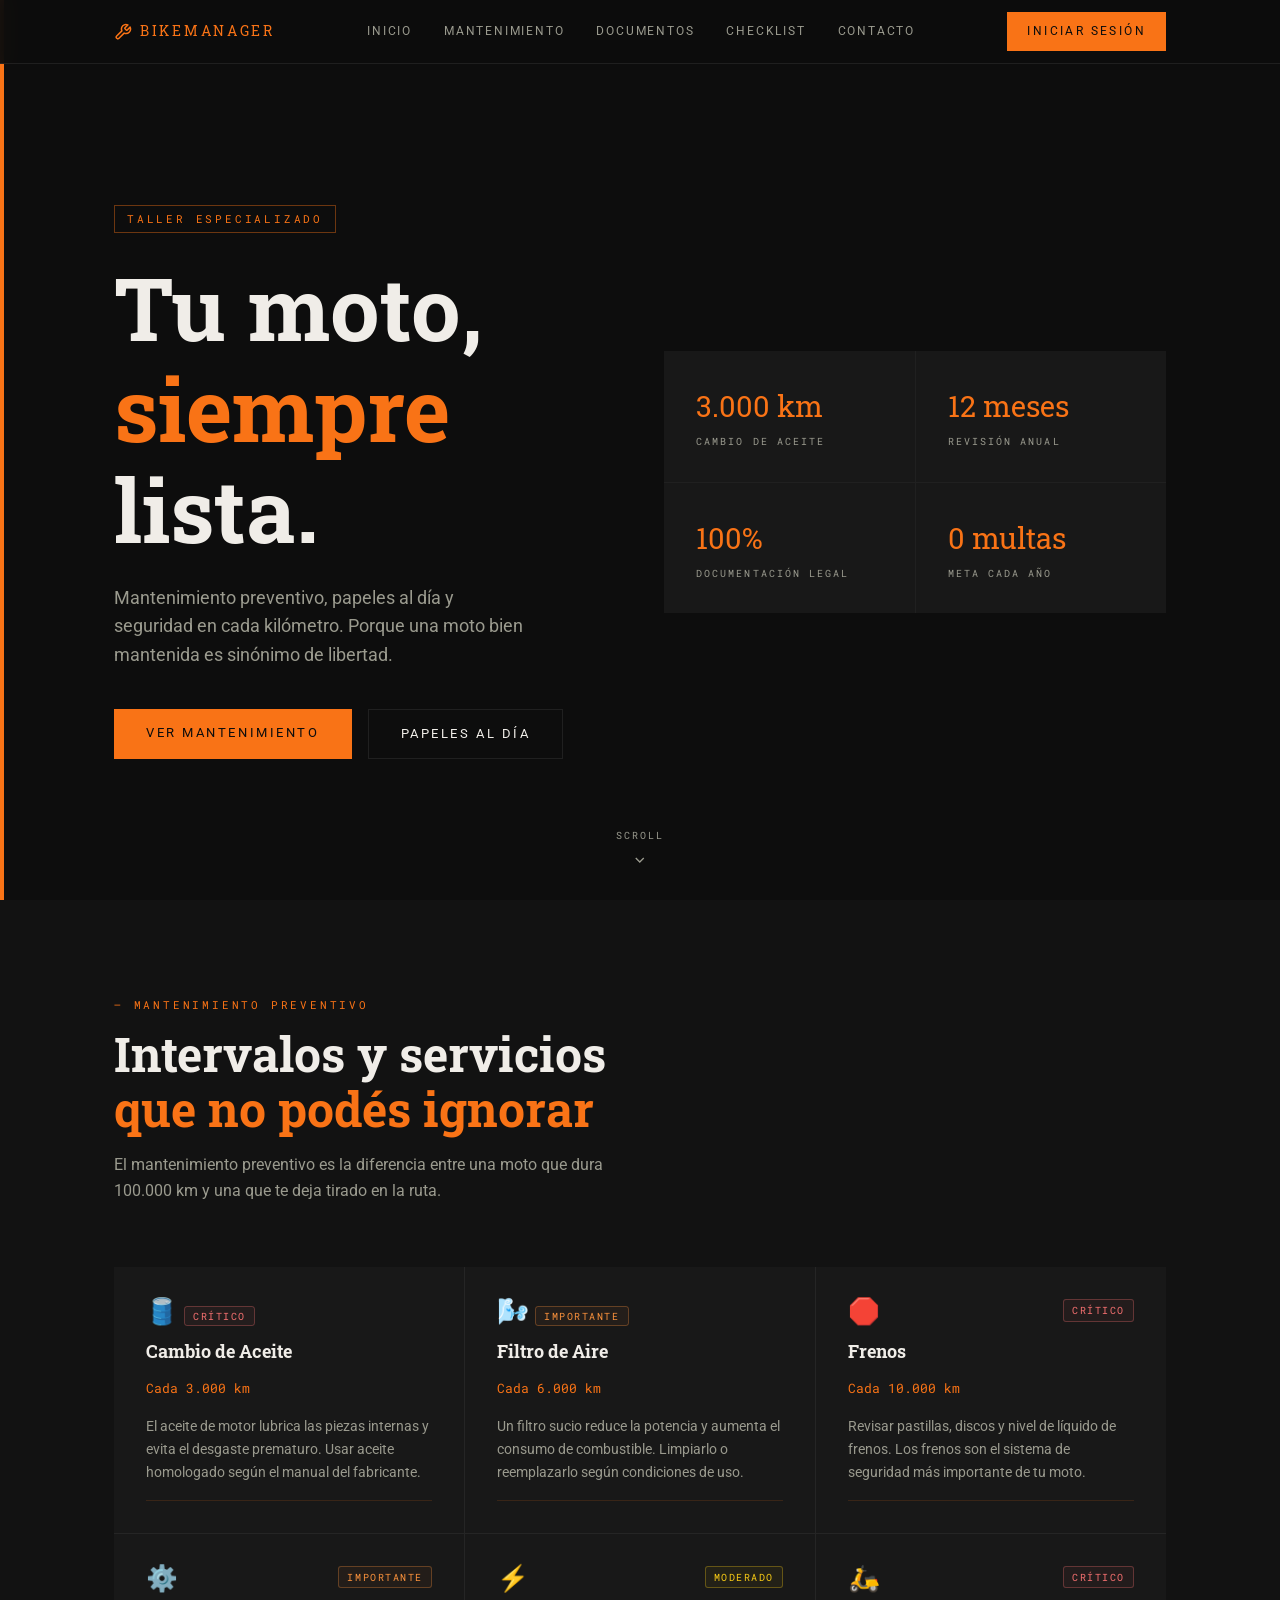
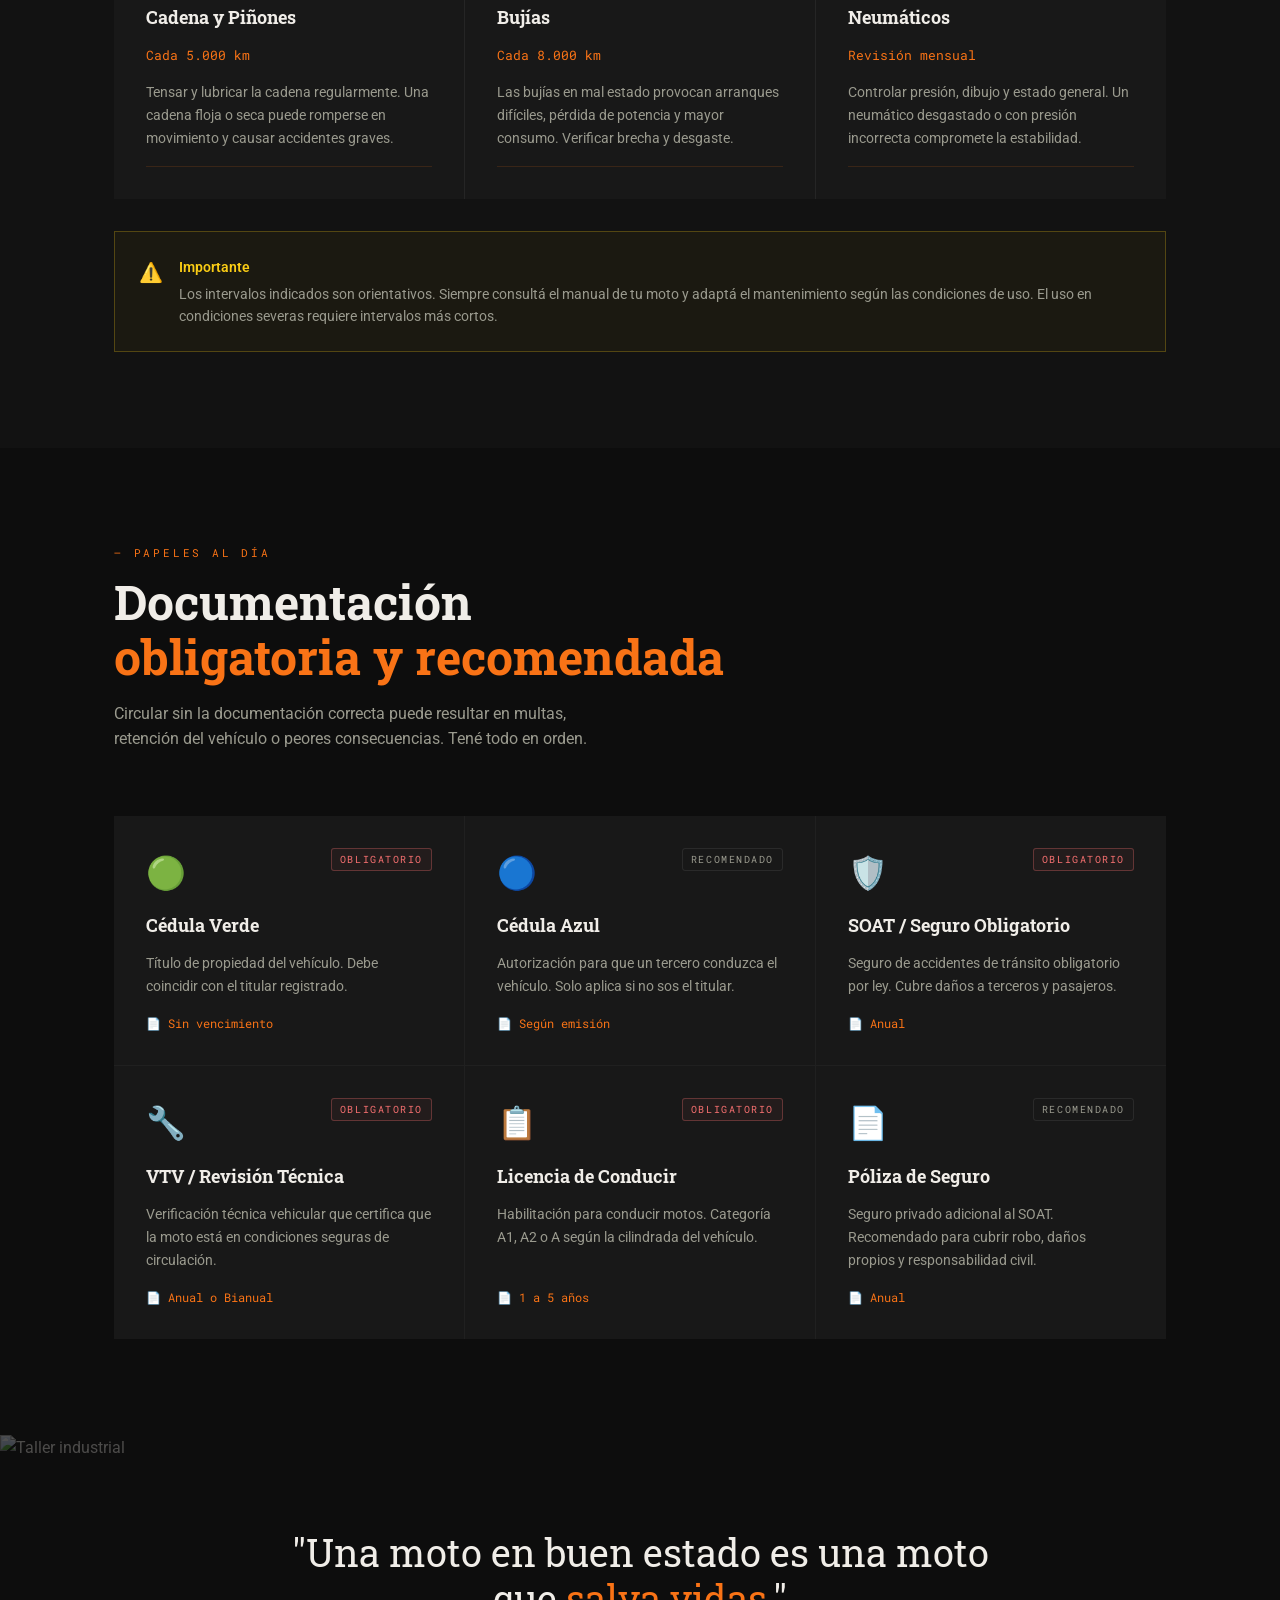
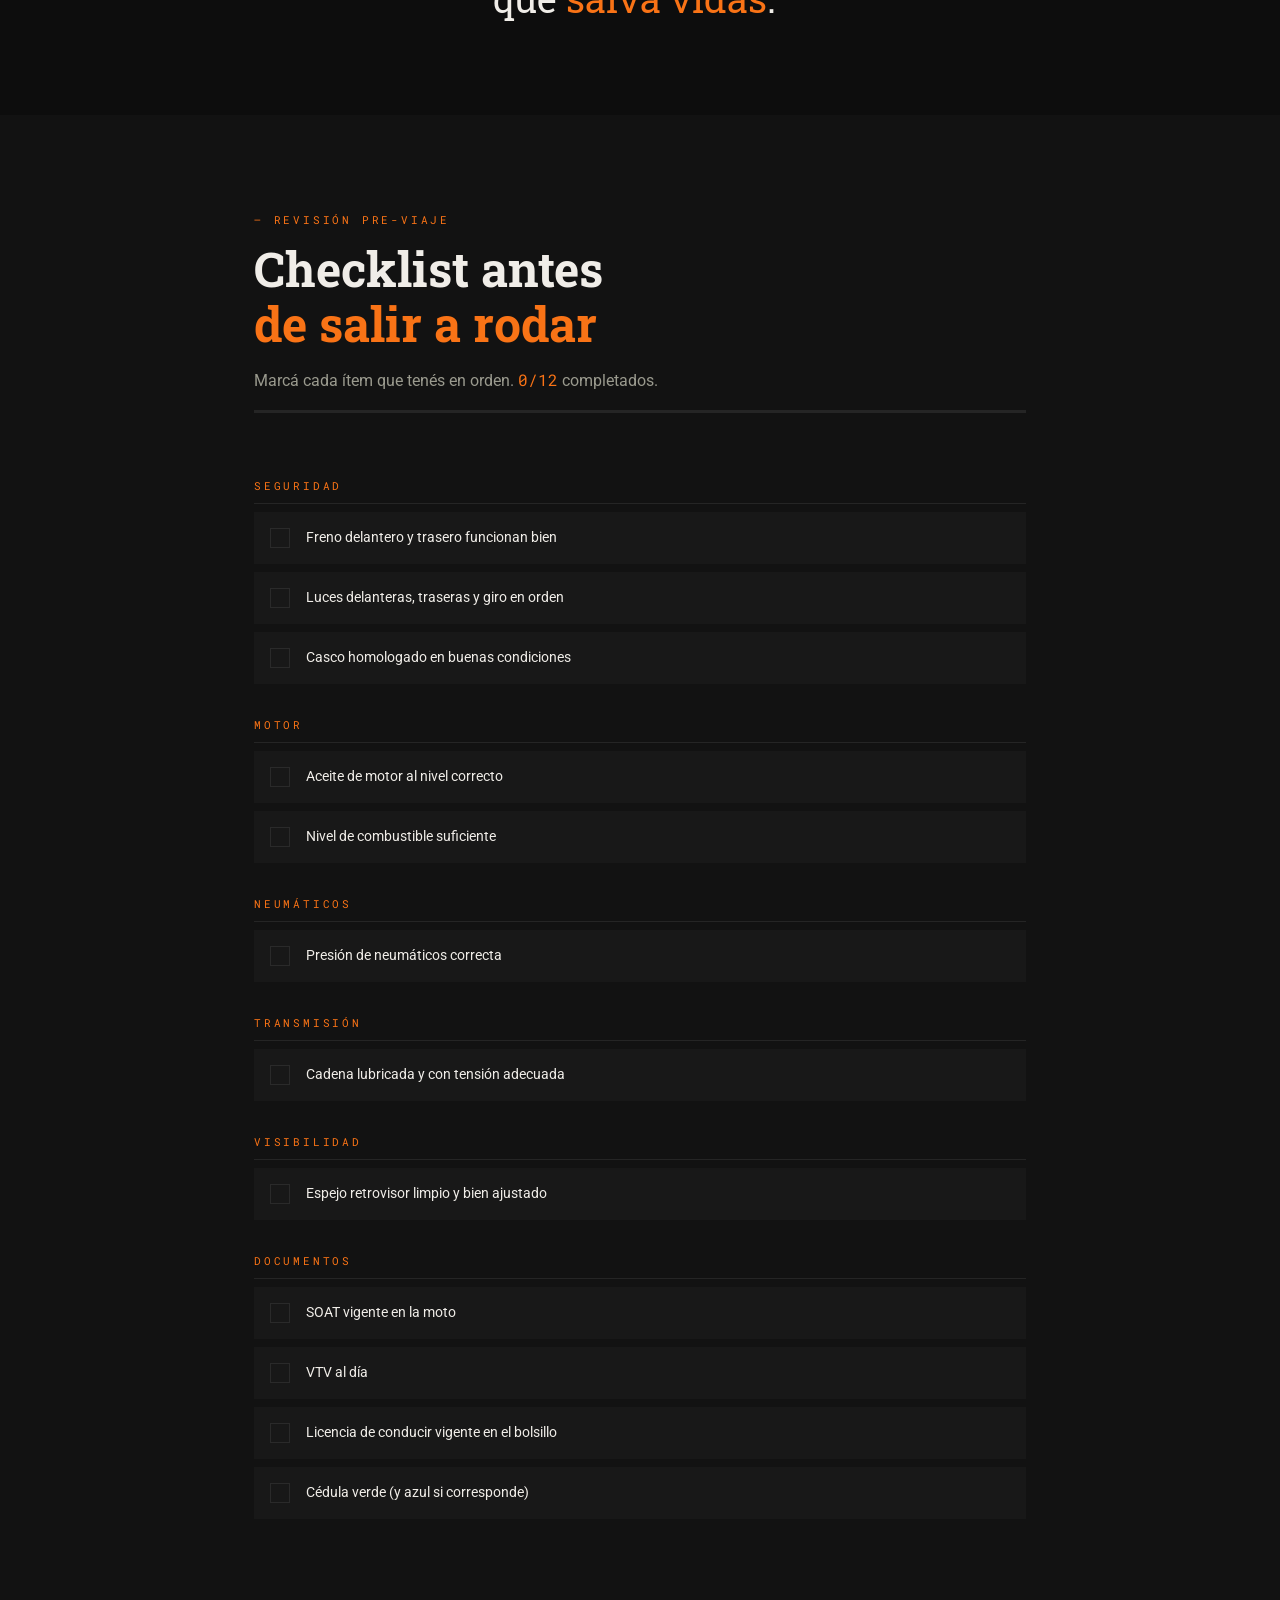
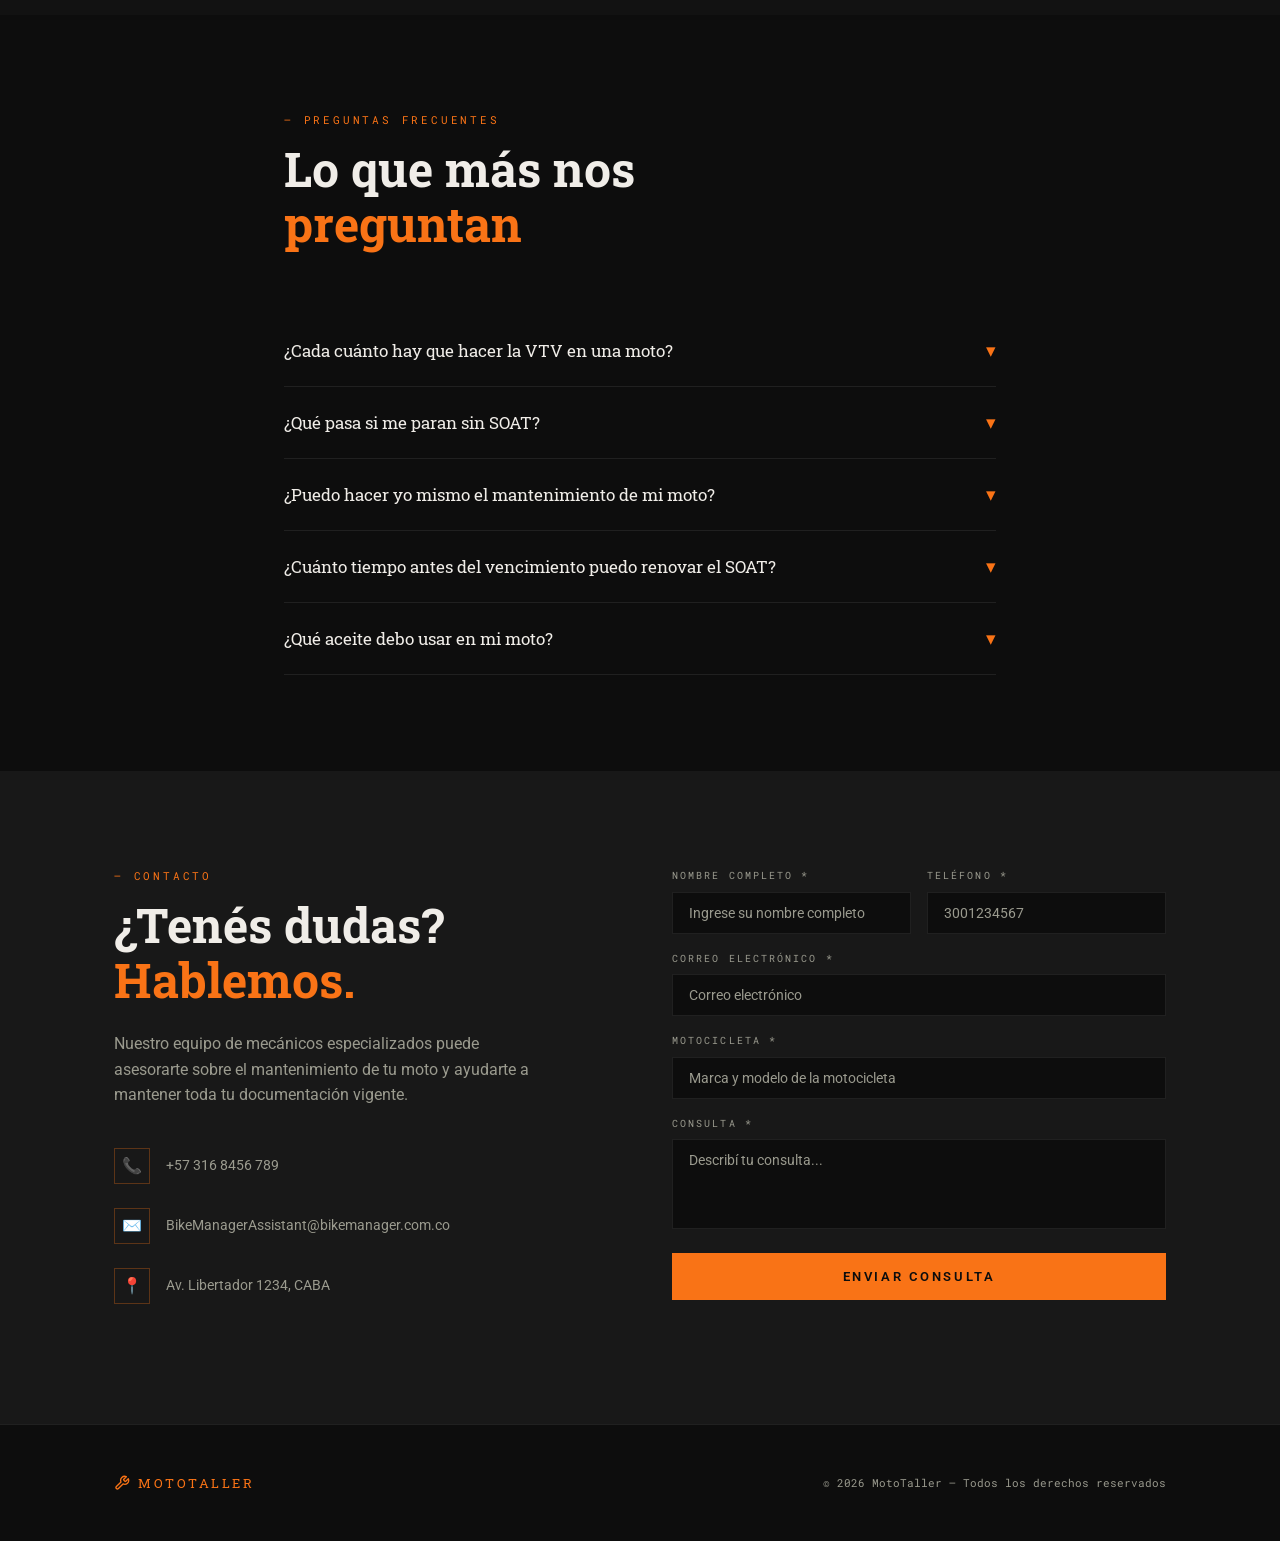
==== commit 1acd1bee: "Mejora validaciones HTML5 y seguridad del registro" ====
--- a/index.html
+++ b/index.html
@@ -171,15 +171,89 @@
         <div class="contact-info-item"><div class="contact-info-icon">✉️</div><span class="contact-info-text">BikeManagerAssistant@bikemanager.com.co</span></div>
         <div class="contact-info-item"><div class="contact-info-icon">📍</div><span class="contact-info-text">Av. Libertador 1234, CABA</span></div>
       </div>
-      <form class="form" onsubmit="return false">
+      <form class="form" id="contactForm">
+
         <div class="form-row">
-          <div class="form-field"><label class="form-label">Nombre Completo *</label><input type="text" class="form-input" placeholder="Ingrese su nombre completo" minlength="3" maxlength="50" required></div>
-          <div class="form-field"><label class="form-label">Teléfono *</label><input type="tel" class="form-input" placeholder="Ingresa Tu Numero" minlength="10" maxlength="14" required/></div>
-        </div>
-        <div class="form-field"><label class="form-label">Correo Electrónico *</label><input type="email" class="form-input" placeholder="Correo electrónico" required></div>
-        <div class="form-field"><label class="form-label">Motocicleta *</label><input type="text" class="form-input" placeholder="Marca y modelo de la motocicleta" required></div>
-        <div class="form-field"><label class="form-label">Consulta</label><textarea class="form-textarea" rows="4" placeholder="Describí tu consulta..."></textarea></div>
-        <button type="submit" class="btn-submit">Enviar consulta</button>
+
+          <div class="form-field">
+            <label class="form-label">Nombre Completo *</label>
+
+            <input
+              type="text"
+              class="form-input"
+              placeholder="Ingrese su nombre completo"
+              minlength="3"
+              maxlength="50"
+              pattern="[A-Za-zÁÉÍÓÚáéíóúÑñ ]+"
+              title="Solo se permiten letras y espacios"
+              autocomplete="name"
+              required
+            >
+          </div>
+
+          <div class="form-field">
+            <label class="form-label">Teléfono *</label>
+
+            <input
+              type="tel"
+              class="form-input"
+              placeholder="3001234567"
+              pattern="^3[0-9]{9}$"
+              maxlength="10"
+              inputmode="numeric"
+              title="Ingrese un celular colombiano válido"
+              autocomplete="tel"
+              required
+            >
+          </div>
+
+        </div>
+
+        <div class="form-field">
+          <label class="form-label">Correo Electrónico *</label>
+
+          <input
+            type="email"
+            class="form-input"
+            placeholder="Correo electrónico"
+            maxlength="100"
+            autocomplete="email"
+            required
+          >
+        </div>
+
+        <div class="form-field">
+          <label class="form-label">Motocicleta *</label>
+
+          <input
+            type="text"
+            class="form-input"
+            placeholder="Marca y modelo de la motocicleta"
+            minlength="3"
+            maxlength="60"
+            pattern="[A-Za-z0-9ÁÉÍÓÚáéíóúÑñ .-]+"
+            title="Solo letras, números, puntos y guiones"
+            required
+          >
+        </div>
+
+        <div class="form-field">
+          <label class="form-label">Consulta *</label>
+
+          <textarea
+            class="form-textarea"
+            rows="4"
+            minlength="10"
+            maxlength="500"
+            placeholder="Describí tu consulta..."
+            required
+          ></textarea>
+        </div>
+
+        <button type="submit" class="btn-submit">
+          Enviar consulta
+        </button>
+
       </form>
     </div>
   </div>
@@ -220,5 +294,50 @@
     arrow.classList.toggle('open', isOpen);
   }
 </script>
+
+<script>
+
+function sanitize(text) {
+  return text
+    .replace(/</g, '')
+    .replace(/>/g, '')
+    .replace(/"/g, '')
+    .replace(/'/g, '')
+    .trim();
+}
+
+document
+.getElementById('contactForm')
+.addEventListener('submit', function(e){
+
+    e.preventDefault();
+
+    if(!this.checkValidity()){
+
+        this.reportValidity();
+        return;
+
+    }
+
+    const inputs =
+      this.querySelectorAll('input, textarea');
+
+    inputs.forEach(input => {
+        input.value = sanitize(input.value);
+    });
+
+    const btn =
+      this.querySelector('.btn-submit');
+
+    btn.disabled = true;
+    btn.textContent = 'Enviando...';
+
+    // Aquí va tu fetch() o lógica de envío
+
+    console.log('Formulario válido');
+
+});
+
+</script>
 </body>
 </html>
--- a/styles.css
+++ b/styles.css
@@ -806,3 +806,19 @@
   .footer-inner { flex-direction: column; align-items: flex-start; }
   .section { padding: 64px 0; }
 }
+
+
+.form-input:valid,
+.form-textarea:valid{
+    border:2px solid #22c55e;
+}
+
+.form-input:invalid:not(:placeholder-shown),
+.form-textarea:invalid:not(:placeholder-shown){
+    border:2px solid #ef4444;
+}
+
+.btn-submit:disabled{
+    opacity:.7;
+    cursor:not-allowed;
+}
